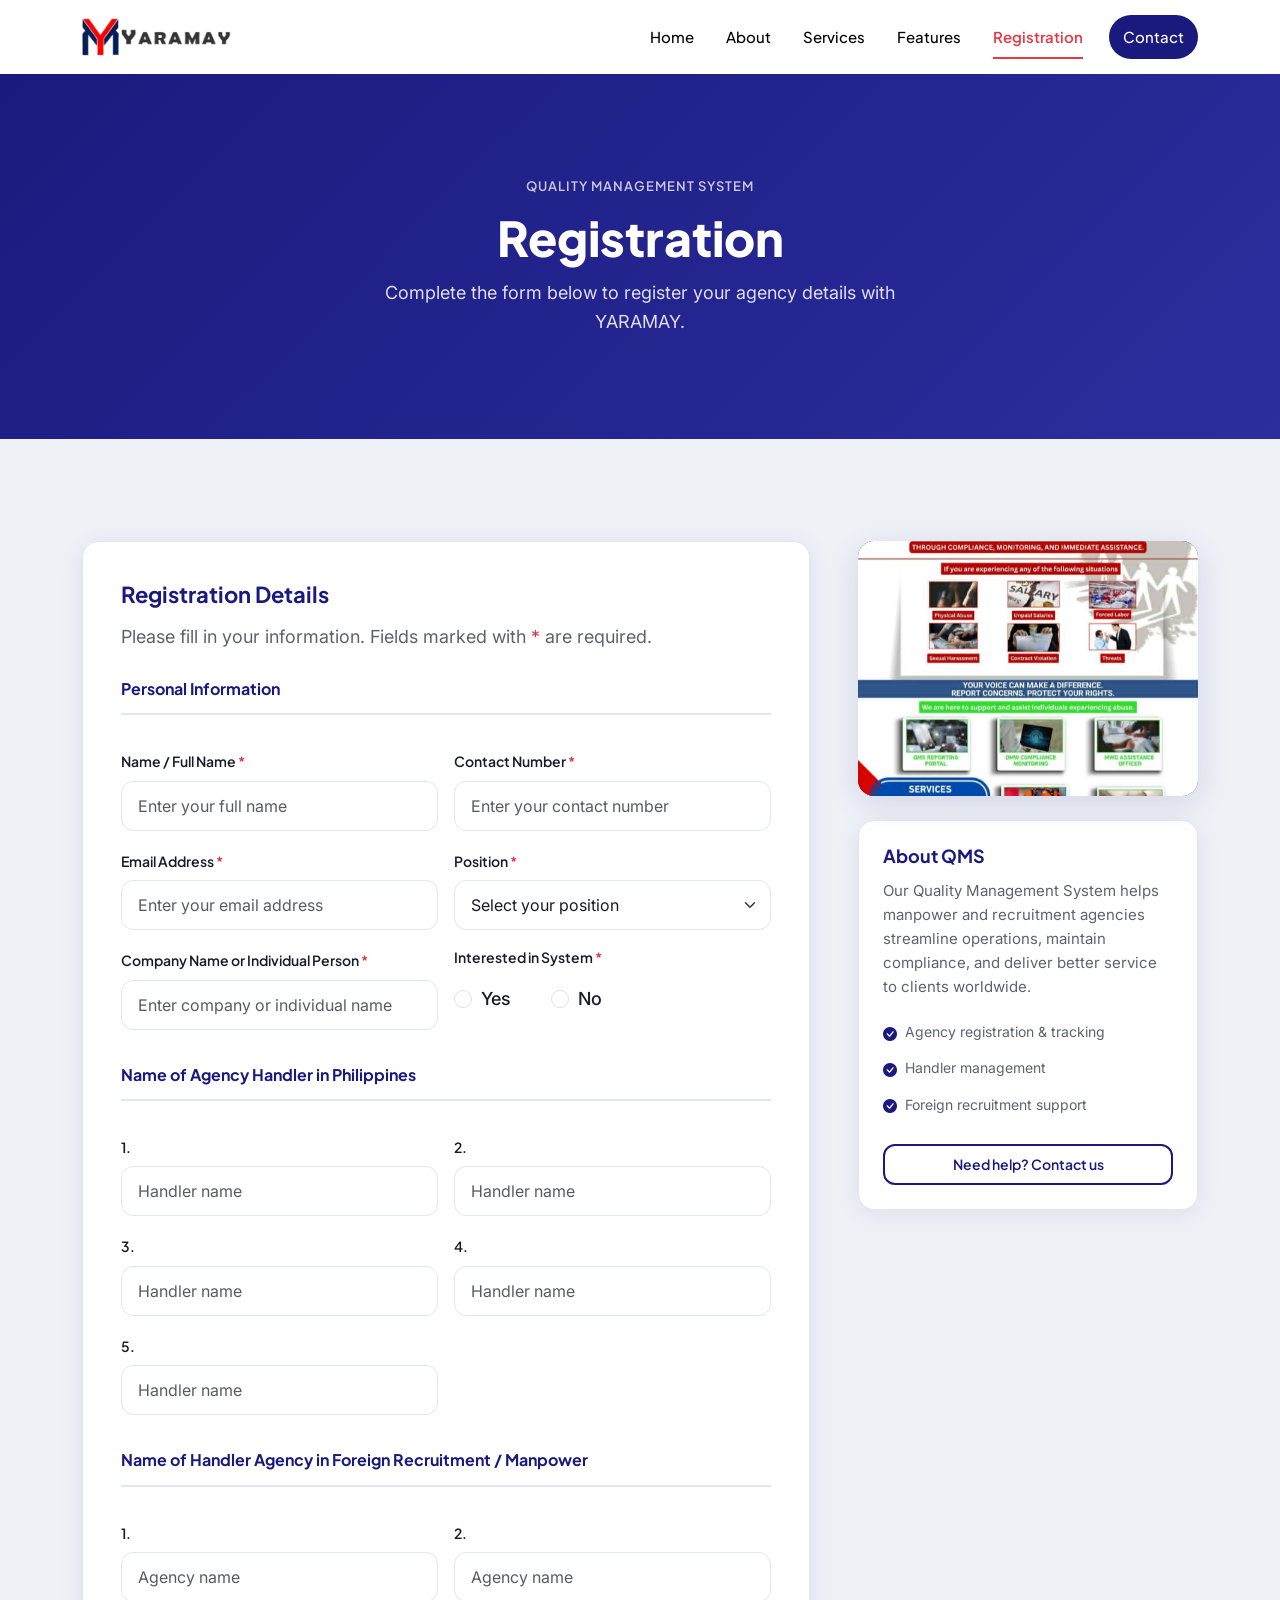
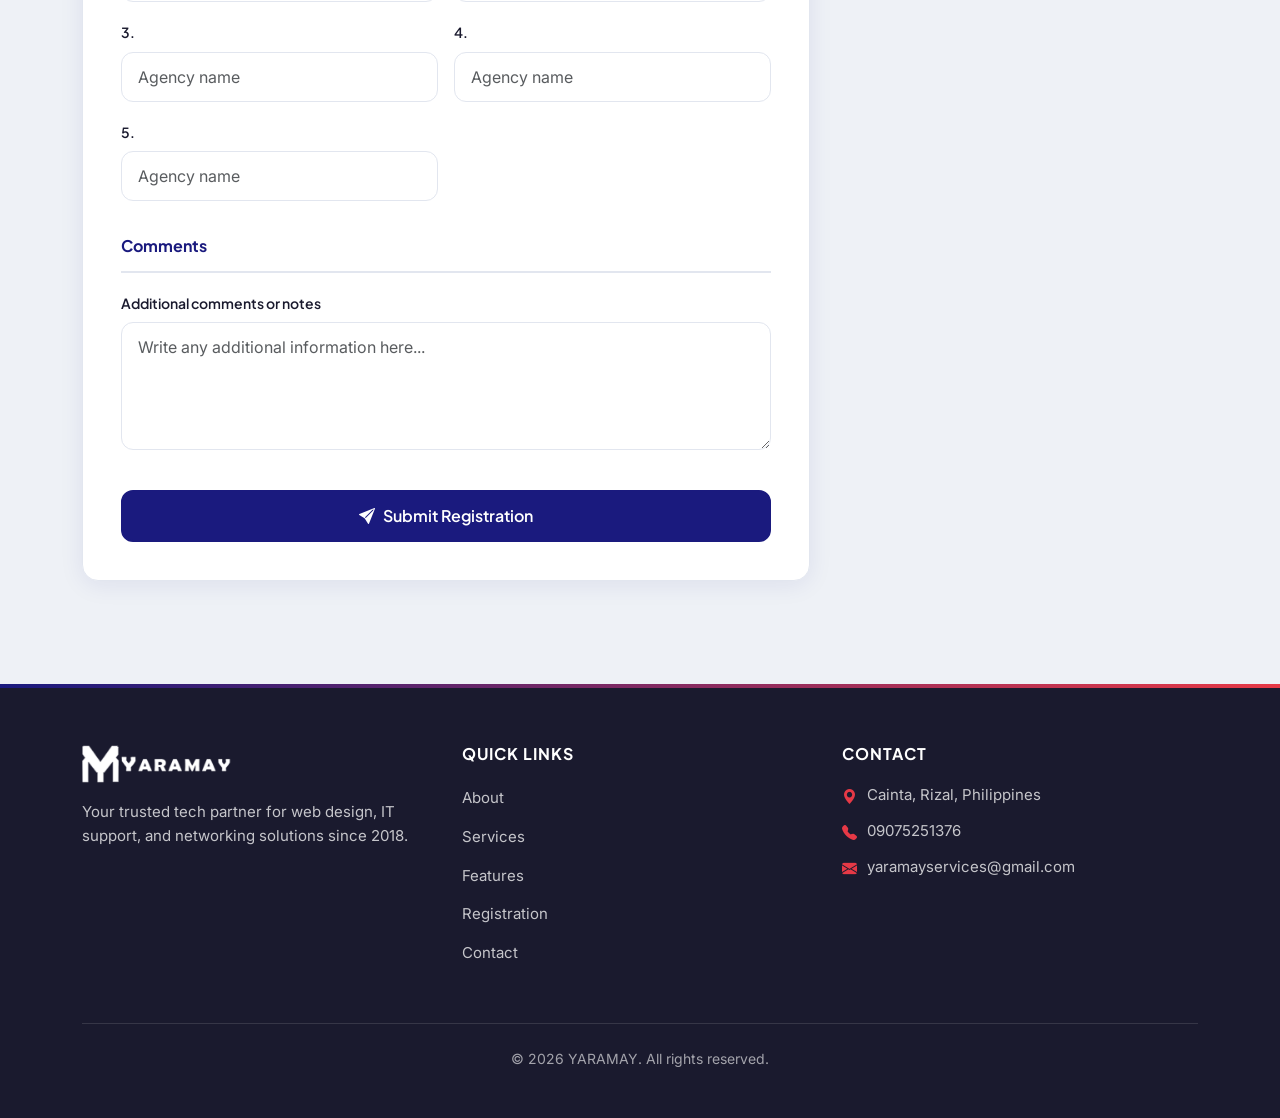
==== registration.html @ 74c02e35 "Yaramay website upgrade" ====
<!DOCTYPE html>
<html lang="en">
<head>
  <meta charset="UTF-8" />
  <meta name="viewport" content="width=device-width, initial-scale=1.0" />
  <title>Registration — YARAMAY</title>
  <link rel="preconnect" href="https://fonts.googleapis.com">
  <link rel="preconnect" href="https://fonts.gstatic.com" crossorigin>
  <link href="https://fonts.googleapis.com/css2?family=Inter:wght@400;500&family=Plus+Jakarta+Sans:wght@600;700;800&display=swap" rel="stylesheet">
  <link href="https://cdn.jsdelivr.net/npm/bootstrap@5.3.0/dist/css/bootstrap.min.css" rel="stylesheet">
  <link href="https://unpkg.com/aos@2.3.4/dist/aos.css" rel="stylesheet">
  <link rel="stylesheet" href="https://cdn.jsdelivr.net/npm/bootstrap-icons@1.10.5/font/bootstrap-icons.css">
  <link rel="stylesheet" href="css/site.css">
</head>
<body>

  <!-- Navbar -->
  <nav class="navbar navbar-expand-lg site-navbar sticky-top navbar-scrolled" id="siteNavbar">
    <div class="container">
      <a class="navbar-brand" href="index.html">
        <img src="image/logo.png" alt="YARAMAY Logo" width="150" height="40" class="logo">
      </a>
      <button class="navbar-toggler" type="button" data-bs-toggle="collapse" data-bs-target="#navbarNav"
        aria-controls="navbarNav" aria-expanded="false" aria-label="Toggle navigation">
        <span class="navbar-toggler-icon"></span>
      </button>
      <div class="collapse navbar-collapse justify-content-end" id="navbarNav">
        <ul class="navbar-nav">
          <li class="nav-item">
            <a class="nav-link" href="index.html#home">Home</a>
          </li>
          <li class="nav-item">
            <a class="nav-link" href="index.html#about">About</a>
          </li>
          <li class="nav-item">
            <a class="nav-link" href="index.html#services">Services</a>
          </li>
          <li class="nav-item">
            <a class="nav-link" href="index.html#features">Features</a>
          </li>
          <li class="nav-item">
            <a class="nav-link active" href="registration.html">Registration</a>
          </li>
          <li class="nav-item">
            <a class="nav-link nav-cta" href="index.html#contact">Contact</a>
          </li>
        </ul>
      </div>
    </div>
  </nav>

  <!-- Page Hero -->
  <section class="registration-hero">
    <div class="container">
      <div class="registration-hero__inner" data-aos="fade-up">
        <span class="section-eyebrow">Quality Management System</span>
        <h1 class="registration-hero__title">Registration</h1>
        <p class="registration-hero__subtitle">Complete the form below to register your agency details with YARAMAY.</p>
      </div>
    </div>
  </section>

  <!-- Registration Form -->
  <section id="registration" class="registration-section">
    <div class="container">
      <div class="row g-4 g-lg-5 align-items-start">
        <div class="col-lg-8 order-2 order-lg-1" data-aos="fade-right">
          <div class="contact-form-card registration-form-card">
            <div id="registration-alert" class="alert d-none mb-3" role="alert"></div>
            <form id="registration-form" action="registration.php" method="POST" novalidate>
              <h3 class="contact-form__heading">Registration Details</h3>
              <p class="contact-form__intro">Please fill in your information. Fields marked with <span class="text-danger">*</span> are required.</p>

              <fieldset class="registration-form__fieldset">
                <legend class="registration-form__legend">Personal Information</legend>
                <div class="row g-3">
                  <div class="col-md-6">
                    <label for="full_name" class="form-label">Name / Full Name <span class="text-danger">*</span></label>
                    <input type="text" id="full_name" name="full_name" class="form-control contact-form__input" placeholder="Enter your full name" required autocomplete="name">
                  </div>
                  <div class="col-md-6">
                    <label for="contact_number" class="form-label">Contact Number <span class="text-danger">*</span></label>
                    <input type="tel" id="contact_number" name="contact_number" class="form-control contact-form__input" placeholder="Enter your contact number" required autocomplete="tel">
                  </div>
                  <div class="col-md-6">
                    <label for="email" class="form-label">Email Address <span class="text-danger">*</span></label>
                    <input type="email" id="email" name="email" class="form-control contact-form__input" placeholder="Enter your email address" required autocomplete="email">
                  </div>
                  <div class="col-md-6">
                    <label for="position" class="form-label">Position <span class="text-danger">*</span></label>
                    <select id="position" name="position" class="form-select contact-form__input" required>
                      <option value="" disabled selected>Select your position</option>
                      <option value="Welfare Officer">Welfare Officer</option>
                      <option value="Liaison Officer">Liaison Officer</option>
                      <option value="Owner Agency">Owner Agency</option>
                      <option value="Guest">Guest</option>
                      <option value="other">Other</option>
                    </select>
                  </div>
                  <div class="col-12" id="position-other-wrap" hidden>
                    <label for="position_other" class="form-label">Please specify position</label>
                    <input type="text" id="position_other" name="position_other" class="form-control contact-form__input" placeholder="Specify your position">
                  </div>
                  <div class="col-md-6">
                    <label for="company_name" class="form-label">Company Name or Individual Person <span class="text-danger">*</span></label>
                    <input type="text" id="company_name" name="company_name" class="form-control contact-form__input" placeholder="Enter company or individual name" required autocomplete="organization">
                  </div>
                  <div class="col-md-6">
                    <span class="form-label d-block">Interested in System <span class="text-danger">*</span></span>
                    <div class="registration-form__radio-group">
                      <div class="form-check form-check-inline">
                        <input class="form-check-input" type="radio" name="interested_in_system" id="interested_yes" value="Yes" required>
                        <label class="form-check-label" for="interested_yes">Yes</label>
                      </div>
                      <div class="form-check form-check-inline">
                        <input class="form-check-input" type="radio" name="interested_in_system" id="interested_no" value="No">
                        <label class="form-check-label" for="interested_no">No</label>
                      </div>
                    </div>
                  </div>
                </div>
              </fieldset>

              <fieldset class="registration-form__fieldset">
                <legend class="registration-form__legend">Name of Agency Handler in Philippines</legend>
                <div class="row g-3">
                  <div class="col-md-6">
                    <label for="ph_handler_1" class="form-label">1.</label>
                    <input type="text" id="ph_handler_1" name="ph_handler_1" class="form-control contact-form__input" placeholder="Handler name">
                  </div>
                  <div class="col-md-6">
                    <label for="ph_handler_2" class="form-label">2.</label>
                    <input type="text" id="ph_handler_2" name="ph_handler_2" class="form-control contact-form__input" placeholder="Handler name">
                  </div>
                  <div class="col-md-6">
                    <label for="ph_handler_3" class="form-label">3.</label>
                    <input type="text" id="ph_handler_3" name="ph_handler_3" class="form-control contact-form__input" placeholder="Handler name">
                  </div>
                  <div class="col-md-6">
                    <label for="ph_handler_4" class="form-label">4.</label>
                    <input type="text" id="ph_handler_4" name="ph_handler_4" class="form-control contact-form__input" placeholder="Handler name">
                  </div>
                  <div class="col-md-6">
                    <label for="ph_handler_5" class="form-label">5.</label>
                    <input type="text" id="ph_handler_5" name="ph_handler_5" class="form-control contact-form__input" placeholder="Handler name">
                  </div>
                </div>
              </fieldset>

              <fieldset class="registration-form__fieldset">
                <legend class="registration-form__legend">Name of Handler Agency in Foreign Recruitment / Manpower</legend>
                <div class="row g-3">
                  <div class="col-md-6">
                    <label for="foreign_handler_1" class="form-label">1.</label>
                    <input type="text" id="foreign_handler_1" name="foreign_handler_1" class="form-control contact-form__input" placeholder="Agency name">
                  </div>
                  <div class="col-md-6">
                    <label for="foreign_handler_2" class="form-label">2.</label>
                    <input type="text" id="foreign_handler_2" name="foreign_handler_2" class="form-control contact-form__input" placeholder="Agency name">
                  </div>
                  <div class="col-md-6">
                    <label for="foreign_handler_3" class="form-label">3.</label>
                    <input type="text" id="foreign_handler_3" name="foreign_handler_3" class="form-control contact-form__input" placeholder="Agency name">
                  </div>
                  <div class="col-md-6">
                    <label for="foreign_handler_4" class="form-label">4.</label>
                    <input type="text" id="foreign_handler_4" name="foreign_handler_4" class="form-control contact-form__input" placeholder="Agency name">
                  </div>
                  <div class="col-md-6">
                    <label for="foreign_handler_5" class="form-label">5.</label>
                    <input type="text" id="foreign_handler_5" name="foreign_handler_5" class="form-control contact-form__input" placeholder="Agency name">
                  </div>
                </div>
              </fieldset>

              <fieldset class="registration-form__fieldset registration-form__fieldset--last">
                <legend class="registration-form__legend">Comments</legend>
                <div class="mb-3">
                  <label for="comments" class="form-label">Additional comments or notes</label>
                  <textarea id="comments" name="comments" rows="4" class="form-control contact-form__input" placeholder="Write any additional information here..."></textarea>
                </div>
              </fieldset>

              <button type="submit" class="btn contact-form__submit">
                <i class="bi bi-send-fill me-2" aria-hidden="true"></i>Submit Registration
              </button>
            </form>
          </div>
        </div>

        <div class="col-lg-4 order-1 order-lg-2" data-aos="fade-left">
          <aside class="registration-sidebar">
            <div class="registration-sidebar__media">
              <img src="qms/yaramay-qms.jpeg" alt="YARAMAY Quality Management System" class="registration-sidebar__image" loading="lazy">
              <video class="registration-sidebar__video" autoplay muted loop playsinline poster="qms/yaramay-qms.jpeg">
                <source src="qms/yaramay-qms.mp4" type="video/mp4">
              </video>
            </div>
            <div class="registration-sidebar__info">
              <h3 class="registration-sidebar__heading">About QMS</h3>
              <p class="registration-sidebar__text">Our Quality Management System helps manpower and recruitment agencies streamline operations, maintain compliance, and deliver better service to clients worldwide.</p>
              <ul class="registration-sidebar__list">
                <li><i class="bi bi-check-circle-fill" aria-hidden="true"></i> Agency registration &amp; tracking</li>
                <li><i class="bi bi-check-circle-fill" aria-hidden="true"></i> Handler management</li>
                <li><i class="bi bi-check-circle-fill" aria-hidden="true"></i> Foreign recruitment support</li>
              </ul>
              <a href="index.html#contact" class="btn registration-sidebar__link">Need help? Contact us</a>
            </div>
          </aside>
        </div>
      </div>
    </div>
  </section>

  <!-- Footer -->
  <footer id="footer" class="site-footer">
    <div class="site-footer__accent" aria-hidden="true"></div>
    <div class="container">
      <div class="row g-4 site-footer__grid">
        <div class="col-md-4">
          <a href="index.html" class="site-footer__logo">
            <img src="image/logo.png" alt="YARAMAY Logo" width="150" height="40" loading="lazy">
          </a>
          <p class="site-footer__tagline">Your trusted tech partner for web design, IT support, and networking solutions since 2018.</p>
        </div>
        <div class="col-md-4">
          <h3 class="site-footer__heading">Quick Links</h3>
          <ul class="site-footer__links">
            <li><a href="index.html#about">About</a></li>
            <li><a href="index.html#services">Services</a></li>
            <li><a href="index.html#features">Features</a></li>
            <li><a href="registration.html">Registration</a></li>
            <li><a href="index.html#contact">Contact</a></li>
          </ul>
        </div>
        <div class="col-md-4">
          <h3 class="site-footer__heading">Contact</h3>
          <ul class="site-footer__contact">
            <li>
              <i class="bi bi-geo-alt-fill" aria-hidden="true"></i>
              <span>Cainta, Rizal, Philippines</span>
            </li>
            <li>
              <i class="bi bi-telephone-fill" aria-hidden="true"></i>
              <a href="tel:+639075251376">09075251376</a>
            </li>
            <li>
              <i class="bi bi-envelope-fill" aria-hidden="true"></i>
              <a href="mailto:yaramayservices@gmail.com">yaramayservices@gmail.com</a>
            </li>
          </ul>
        </div>
      </div>
      <div class="site-footer__bottom">
        <p>&copy; 2026 YARAMAY. All rights reserved.</p>
      </div>
    </div>
  </footer>

  <script src="https://cdn.jsdelivr.net/npm/bootstrap@5.3.0/dist/js/bootstrap.bundle.min.js"></script>
  <script src="https://unpkg.com/aos@2.3.4/dist/aos.js"></script>
  <script src="js/site.js"></script>
</body>
</html>
---- css/site.css ----
/* ==========================================================================
   Design tokens (Day 1)
   ========================================================================== */
:root {
  --brand-primary: #1a1a7e;
  --brand-accent: #e63946;
  --brand-accent-hover: #c1121f;
  --surface-default: #ffffff;
  --surface-muted: #eef1f6;
  --surface-elevated: #f8f9fc;
  --text-primary: #1a1a2e;
  --text-secondary: #5c6370;
  --text-inverse: #ffffff;
  --border-subtle: #e2e6ef;
  --shadow-soft: 0 4px 24px rgba(26, 26, 126, 0.08);
  --shadow-medium: 0 8px 32px rgba(26, 26, 126, 0.12);
  --radius-sm: 8px;
  --radius-md: 12px;
  --radius-lg: 16px;
  --radius-xl: 20px;
  --section-py: clamp(4rem, 8vw, 7rem);
  --transition-base: 0.35s cubic-bezier(0.22, 1, 0.36, 1);
  --font-heading: 'Plus Jakarta Sans', 'Segoe UI', sans-serif;
  --font-body: 'Inter', 'Segoe UI', system-ui, sans-serif;
  --nav-height: 72px;
}

/* ==========================================================================
   Global foundation (Day 1)
   ========================================================================== */
*,
*::before,
*::after {
  box-sizing: border-box;
}

html {
  scroll-behavior: smooth;
}

body {
  font-family: var(--font-body);
  font-size: clamp(1rem, 0.95rem + 0.25vw, 1.125rem);
  line-height: 1.6;
  color: var(--text-primary);
  background-color: var(--surface-default);
  margin: 0;
}

h1,
h2,
h3,
h4,
h5,
h6 {
  font-family: var(--font-heading);
  color: var(--text-primary);
  line-height: 1.2;
  margin-block: 0 0.5em;
}

h1 {
  font-size: clamp(2.25rem, 1.8rem + 2.5vw, 3.75rem);
  font-weight: 700;
}

h2 {
  font-size: clamp(1.875rem, 1.5rem + 2vw, 2.75rem);
  font-weight: 700;
}

h3 {
  font-size: clamp(1.375rem, 1.2rem + 1vw, 1.75rem);
  font-weight: 600;
}

h4 {
  font-size: clamp(1.125rem, 1rem + 0.5vw, 1.375rem);
  font-weight: 600;
}

p {
  color: var(--text-secondary);
}

a {
  color: var(--brand-primary);
  transition: color var(--transition-base);
}

a:hover {
  color: var(--brand-accent);
}

:focus-visible {
  outline: 2px solid var(--brand-primary);
  outline-offset: 2px;
}

:focus:not(:focus-visible) {
  outline: none;
}

section:not(.home) {
  padding-block: var(--section-py);
}

/* ==========================================================================
   Reduced motion (Day 1)
   ========================================================================== */
@media (prefers-reduced-motion: reduce) {
  *,
  *::before,
  *::after {
    animation-duration: 0.01ms !important;
    animation-iteration-count: 1 !important;
    transition-duration: 0.01ms !important;
    scroll-behavior: auto !important;
  }

  .logo-scroll {
    animation: none;
  }

  .navbar-collapse.show .nav-item {
    animation: none !important;
    opacity: 1 !important;
    transform: none !important;
  }
}

/* ==========================================================================
   Navigation (Day 2)
   ========================================================================== */
.site-navbar {
  background: transparent;
  padding-block: 0.75rem;
  transition:
    background-color var(--transition-base),
    box-shadow var(--transition-base),
    backdrop-filter var(--transition-base);
  z-index: 1030;
}

.site-navbar.navbar-scrolled {
  background: rgba(255, 255, 255, 0.88);
  backdrop-filter: blur(12px);
  -webkit-backdrop-filter: blur(12px);
  box-shadow: var(--shadow-soft);
}

.site-navbar .navbar-brand .logo {
  margin-inline-start: 0;
  transition: filter var(--transition-base);
}

.site-navbar .navbar-toggler {
  border-color: rgba(255, 255, 255, 0.5);
  padding: 0.5rem 0.75rem;
  min-inline-size: 2.75rem;
  min-block-size: 2.75rem;
}

.site-navbar.navbar-scrolled .navbar-toggler {
  border-color: var(--border-subtle);
}

.site-navbar .navbar-toggler-icon {
  filter: invert(1);
}

.site-navbar.navbar-scrolled .navbar-toggler-icon {
  filter: none;
}

.site-navbar .navbar-nav {
  align-items: center;
  gap: 0.25rem;
}

.site-navbar .nav-link {
  position: relative;
  display: inline-flex;
  align-items: center;
  min-block-size: 2.75rem;
  color: black;
  font-family: var(--font-heading);
  font-weight: 500;
  font-size: 0.9375rem;
  padding: 0.5rem 0.875rem !important;
  transition: color var(--transition-base);
}

.site-navbar.navbar-scrolled .nav-link {
  color: var(--text-primary);
}

.site-navbar .nav-link:hover,
.site-navbar .nav-link:focus {
  color: var(--brand-accent);
}

.site-navbar .nav-link::after {
  content: '';
  position: absolute;
  inset-block-end: 0;
  inset-inline-start: 50%;
  inline-size: 0;
  block-size: 2px;
  background-color: var(--brand-accent);
  transition:
    inline-size var(--transition-base),
    inset-inline-start var(--transition-base);
}

.site-navbar .nav-link:hover::after,
.site-navbar .nav-link.active::after {
  inline-size: calc(100% - 1.75rem);
  inset-inline-start: 0.875rem;
}

.site-navbar .nav-link.active {
  color: var(--brand-accent);
  font-weight: 600;
}

.site-navbar.navbar-scrolled .nav-link.active {
  color: var(--brand-primary);
}

.nav-cta {
  display: inline-flex;
  align-items: center;
  justify-content: center;
  min-block-size: 2.75rem;
  margin-inline-start: 0.5rem;
  padding: 0.5rem 1.25rem;
  border-radius: 999px;
  background-color: var(--brand-primary);
  color: var(--text-inverse) !important;
  font-family: var(--font-heading);
  font-weight: 600;
  font-size: 0.875rem;
  text-decoration: none;
  transition:
    background-color var(--transition-base),
    transform var(--transition-base),
    box-shadow var(--transition-base);
}

.nav-cta:hover,
.nav-cta:focus {
  background-color: var(--brand-accent-hover);
  color: var(--text-inverse) !important;
  transform: translateY(-1px);
  box-shadow: var(--shadow-soft);
}

.nav-cta::after {
  display: none;
}

@media (max-width: 991.98px) {
  .site-navbar .navbar-collapse {
    margin-block-start: 0.75rem;
    padding: 1rem;
    border-radius: var(--radius-md);
    background: rgba(255, 255, 255, 0.96);
    backdrop-filter: blur(12px);
    -webkit-backdrop-filter: blur(12px);
    box-shadow: var(--shadow-medium);
  }

  .site-navbar .nav-link {
    color: var(--text-primary);
  }

  .site-navbar .navbar-nav {
    gap: 0;
  }

  .navbar-collapse.show .nav-item {
    opacity: 0;
    animation: navItemFadeIn 0.35s ease forwards;
  }

  .navbar-collapse.show .nav-item:nth-child(1) { animation-delay: 0.05s; }
  .navbar-collapse.show .nav-item:nth-child(2) { animation-delay: 0.1s; }
  .navbar-collapse.show .nav-item:nth-child(3) { animation-delay: 0.15s; }
  .navbar-collapse.show .nav-item:nth-child(4) { animation-delay: 0.2s; }
  .navbar-collapse.show .nav-item:nth-child(5) { animation-delay: 0.25s; }
  .navbar-collapse.show .nav-item:nth-child(6) { animation-delay: 0.3s; }
  .navbar-collapse.show .nav-item:nth-child(7) { animation-delay: 0.35s; }
  .navbar-collapse.show .nav-item:nth-child(8) { animation-delay: 0.4s; }
  .navbar-collapse.show .nav-item:nth-child(9) { animation-delay: 0.45s; }

  .nav-cta {
    margin-inline-start: 0;
    margin-block-start: 0.5rem;
    inline-size: 100%;
  }
}

@keyframes navItemFadeIn {
  from {
    opacity: 0;
    transform: translateY(-8px);
  }
  to {
    opacity: 1;
    transform: translateY(0);
  }
}

/* ==========================================================================
   Shared section header (Day 4)
   ========================================================================== */
.section-header {
  text-align: center;
  margin-block-end: clamp(2rem, 4vw, 3rem);
}

.section-header--left {
  text-align: start;
}

.section-eyebrow {
  display: block;
  font-family: var(--font-heading);
  font-size: 0.8125rem;
  font-weight: 600;
  letter-spacing: 0.08em;
  text-transform: uppercase;
  color: var(--text-secondary);
  margin-block-end: 0.75rem;
}

.section-title {
  font-size: clamp(2rem, 1.5rem + 2.5vw, 3.25rem);
  font-weight: 700;
  color: var(--brand-primary);
  margin-block-end: 1rem;
}

.section-subtitle {
  font-size: clamp(1rem, 0.95rem + 0.25vw, 1.125rem);
  color: var(--text-secondary);
  max-inline-size: 42rem;
  margin-inline: auto;
}

.section-header--left .section-subtitle {
  margin-inline: 0;
}

/* ==========================================================================
   Hero (Day 3)
   ========================================================================== */
.logo {
  margin-inline-start: 5rem;
}

.home {
  position: relative;
  display: flex;
  align-items: center;
  justify-content: center;
  background-image: url('../image/image.png');
  background-repeat: no-repeat;
  background-position: center;
  background-size: cover;
  inline-size: 100%;
  min-block-size: max(700px, 100svh);
  color: var(--text-inverse);
  padding-block: calc(var(--nav-height) + 3rem) 4rem;
  padding-inline: 1.5rem;
  text-align: center;
  overflow: hidden;
}

.home::before {
  content: '';
  position: absolute;
  inset: 0;
  background: linear-gradient(
    135deg,
    rgba(26, 26, 46, 0.82) 0%,
    rgba(26, 26, 126, 0.55) 50%,
    rgba(26, 26, 46, 0.75) 100%
  );
  z-index: 0;
}

.hero-inner {
  position: relative;
  z-index: 1;
  max-inline-size: 52rem;
  margin-inline: auto;
}

.hero-inner .display-3 {
  font-size: clamp(2.5rem, 2rem + 3vw, 4.5rem);
  color: var(--brand-accent);
  font-weight: 800;
  font-family: var(--font-heading);
  margin-block-end: 0.5rem;
}

.hero-inner .display-4 {
  font-size: clamp(1.5rem, 1.2rem + 1.5vw, 2.25rem);
  color: var(--text-inverse);
  font-weight: 600;
  font-family: var(--font-heading);
  margin-block-end: 1.25rem;
  line-height: 1.35;
}

.hero-rotate-word {
  color: var(--brand-accent);
  display: inline-block;
  min-inline-size: 9ch;
  transition: opacity 0.3s ease;
}

.hero-rotate-word.is-fading {
  opacity: 0;
}

.hero-inner .lead {
  color: rgba(255, 255, 255, 0.88);
  font-size: clamp(1rem, 0.95rem + 0.25vw, 1.2rem);
  max-inline-size: 36rem;
  margin-inline: auto;
  margin-block-end: 2rem;
}

.hero-cta-group {
  display: flex;
  flex-wrap: wrap;
  gap: 1rem;
  justify-content: center;
  align-items: center;
}

.btn-hero {
  display: inline-flex;
  align-items: center;
  justify-content: center;
  min-block-size: 2.75rem;
  padding: 0.875rem 2rem;
  border-radius: var(--radius-md);
  font-family: var(--font-heading);
  font-weight: 600;
  font-size: 1rem;
  text-decoration: none;
  transition:
    background-color var(--transition-base),
    color var(--transition-base),
    border-color var(--transition-base),
    transform var(--transition-base),
    box-shadow var(--transition-base);
}

.btn-hero-primary {
  background-color: var(--brand-primary);
  color: var(--text-inverse);
  border: 2px solid var(--brand-primary);
}

.btn-hero-primary:hover,
.btn-hero-primary:focus {
  background-color: var(--brand-accent-hover);
  border-color: var(--brand-accent-hover);
  color: var(--text-inverse);
  transform: translateY(-2px);
  box-shadow: var(--shadow-medium);
}

.btn-hero-secondary {
  background-color: transparent;
  color: var(--text-inverse);
  border: 2px solid rgba(255, 255, 255, 0.65);
}

.btn-hero-secondary:hover,
.btn-hero-secondary:focus {
  background-color: rgba(255, 255, 255, 0.12);
  border-color: var(--text-inverse);
  color: var(--text-inverse);
  transform: translateY(-2px);
}

.hero-animate {
  opacity: 0;
  transform: translateY(24px);
  animation: heroFadeUp 0.7s cubic-bezier(0.22, 1, 0.36, 1) forwards;
}

.hero-inner .display-3.hero-animate { animation-delay: 0.1s; }
.hero-inner .display-4.hero-animate { animation-delay: 0.25s; }
.hero-inner .lead.hero-animate { animation-delay: 0.4s; }
.hero-inner .hero-cta-group.hero-animate { animation-delay: 0.55s; }

@keyframes heroFadeUp {
  to {
    opacity: 1;
    transform: translateY(0);
  }
}

@media (max-width: 768px) {
  .home {
    background-position: 65% center;
    min-block-size: 600px;
    padding-block: calc(var(--nav-height) + 2rem) 3rem;
  }

  .hero-cta-group {
    flex-direction: column;
    inline-size: 100%;
  }

  .btn-hero {
    inline-size: 100%;
    max-inline-size: 280px;
  }
}

@media (prefers-reduced-motion: reduce) {
  .hero-animate {
    opacity: 1;
    transform: none;
    animation: none;
  }
}

.section-divider {
  border: none;
  border-block-start: 2px solid var(--border-subtle);
  padding-inline: 10%;
  margin-inline: 9%;
  margin-block-start: 30px;
}

.display-3 {
  color: var(--brand-accent);
  font-weight: 800;
  font-family: var(--font-heading);
}

.display-4 {
  color: var(--text-inverse);
  font-weight: 600;
  font-family: var(--font-heading);
}

.button {
  color: var(--text-inverse);
  border-radius: var(--radius-sm);
  margin: 7px;
  padding-inline-start: 6px;
  padding-inline-end: 6px;
}

/* ==========================================================================
   About (Day 4)
   ========================================================================== */
.about {
  background-color: var(--surface-muted);
}

.about-main {
  margin-block-end: clamp(2rem, 4vw, 3.5rem);
}

.about-brand-lines {
  display: flex;
  flex-direction: column;
  gap: 0.25rem;
  margin-block-end: 1.25rem;
}

.about-brand-accent {
  font-family: var(--font-heading);
  font-size: clamp(1.25rem, 1rem + 1vw, 1.75rem);
  font-weight: 600;
  color: var(--brand-accent);
}

.about-brand-primary {
  font-family: var(--font-heading);
  font-size: clamp(1.125rem, 0.95rem + 0.75vw, 1.5rem);
  font-weight: 500;
  color: var(--brand-primary);
}

.about-lead {
  text-align: justify;
  color: var(--text-secondary);
  line-height: 1.7;
  margin-block-end: 0;
}

.about-stats {
  block-size: 100%;
  align-items: stretch;
}

.stat-card {
  display: flex;
  flex-direction: column;
  align-items: center;
  justify-content: center;
  text-align: center;
  background: var(--surface-default);
  border-radius: var(--radius-lg);
  padding: 1.75rem 1rem;
  box-shadow: var(--shadow-soft);
  block-size: 100%;
  transition:
    transform var(--transition-base),
    box-shadow var(--transition-base);
}

.stat-card:hover {
  transform: translateY(-4px);
  box-shadow: var(--shadow-medium);
}

.stat-card__value {
  font-family: var(--font-heading);
  font-size: clamp(1.75rem, 1.5rem + 1vw, 2.25rem);
  font-weight: 800;
  color: var(--brand-primary);
  line-height: 1.1;
}

.stat-card__label {
  font-family: var(--font-heading);
  font-size: 0.8125rem;
  font-weight: 600;
  letter-spacing: 0.04em;
  text-transform: uppercase;
  color: var(--text-secondary);
  margin-block-start: 0.5rem;
}

.about-cards {
  margin-block-end: clamp(2rem, 4vw, 3rem);
}

.about-card {
  background: var(--surface-default);
  border-radius: var(--radius-lg);
  padding: 1.75rem;
  box-shadow: var(--shadow-soft);
  block-size: 100%;
  transition:
    transform var(--transition-base),
    box-shadow var(--transition-base);
}

.about-card:hover {
  transform: translateY(-4px);
  box-shadow: var(--shadow-medium);
}

.about-card__icon {
  display: block;
  font-size: 1.75rem;
  color: var(--brand-accent);
  margin-block-end: 1rem;
}

.about-card p {
  text-align: start;
  margin-block-end: 0;
  font-size: 0.9375rem;
  line-height: 1.65;
}

.brand-logo-slider-area {
  padding-block-end: 0.5rem;
}

.logo-container {
  background-color: var(--surface-default);
  border: 1px solid var(--border-subtle);
  border-radius: var(--radius-xl);
  margin-block-start: 0;
  margin-inline: clamp(1rem, 5vw, 7%);
  padding: 1.25rem 0;
  box-shadow: var(--shadow-soft);
}

.logo-scroll-container {
  overflow: hidden;
  white-space: nowrap;
  inline-size: 100%;
}

.logo-scroll-container:hover .logo-scroll,
.logo-scroll-container:focus-within .logo-scroll {
  animation-play-state: paused;
}

.logo-scroll {
  display: inline-flex;
  align-items: center;
  gap: 2rem;
  animation: scroll 25s linear infinite;
}

.logo-marquee-img {
  display: inline-block;
  max-inline-size: 130px;
  block-size: auto;
  vertical-align: middle;
  opacity: 0.75;
  filter: grayscale(30%);
  transition:
    opacity var(--transition-base),
    filter var(--transition-base),
    transform var(--transition-base);
}

.logo-marquee-img:hover {
  opacity: 1;
  filter: grayscale(0%);
  transform: scale(1.05);
}

@keyframes scroll {
  0% { transform: translateX(0); }
  100% { transform: translateX(-50%); }
}

@media (max-width: 991.98px) {
  .about-stats {
    margin-block-start: 0.5rem;
  }
}

@media (max-width: 575.98px) {
  .about-stats .col-sm-4 {
    flex: 0 0 100%;
    max-inline-size: 100%;
  }
}

/* ==========================================================================
   Services (Day 5)
   ========================================================================== */
.services-section {
  background-color: var(--surface-default);
}

.services-grid {
  display: grid;
  grid-template-columns: repeat(auto-fit, minmax(280px, 1fr));
  gap: clamp(1.5rem, 3vw, 2rem);
  justify-items: center;
}

.service-card {
  inline-size: 100%;
  max-inline-size: 400px;
  border-radius: var(--radius-lg);
  overflow: hidden;
  box-shadow: var(--shadow-soft);
  transition:
    transform var(--transition-base),
    box-shadow var(--transition-base);
  display: flex;
  flex-direction: column;
}

.service-card:hover {
  transform: translateY(-6px);
  box-shadow: var(--shadow-medium);
}

.service-card--design {
  background-color: #5ecbff;
}

.service-card--management {
  background-color: #dda372;
}

.service-card--security {
  background-color: #e0cbb5;
}

.service-card__media {
  overflow: hidden;
}

.service-card__media img {
  inline-size: 100%;
  block-size: 260px;
  object-fit: cover;
  display: block;
  transition: transform var(--transition-base);
}

.service-card:hover .service-card__media img {
  transform: scale(1.05);
}

.service-content {
  padding: 1.25rem 1.5rem 1.5rem;
  text-align: center;
  flex: 1;
  display: flex;
  flex-direction: column;
}

.service-content h3 {
  margin-block-end: 0.625rem;
  font-size: 1.5rem;
  color: var(--text-primary);
}

.service-content p {
  font-size: 0.95rem;
  color: var(--text-primary);
  opacity: 0.85;
  margin-block-end: 1.25rem;
  flex: 1;
}

.service-link {
  font-family: var(--font-heading);
  font-size: 0.8125rem;
  font-weight: 700;
  letter-spacing: 0.04em;
  text-decoration: none;
  color: var(--text-primary);
  display: inline-flex;
  align-items: center;
  gap: 0.35rem;
  transition: color var(--transition-base);
}

.service-link:hover {
  color: var(--brand-primary);
}

.service-link__arrow {
  display: inline-block;
  transition: transform var(--transition-base);
}

.service-link:hover .service-link__arrow {
  transform: translateX(6px);
}

@media (max-width: 575.98px) {
  .service-card__media img {
    block-size: 220px;
  }
}

.large-image-box {
  border-radius: var(--radius-xl);
  margin: 10px;
  margin-inline-start: 0;
  inline-size: 400px;
  box-shadow: var(--shadow-medium);
  block-size: 550px;
  padding-inline: auto;
}

.heading {
  font-size: 24px;
}

.content {
  padding-block-start: 20px;
}

.button-text {
  font-weight: 600;
  font-size: 16px;
}

/* ==========================================================================
   Features (Day 6)
   ========================================================================== */
.features-wrapper {
  background-color: var(--surface-muted);
}

.features-grid {
  display: grid;
  grid-template-columns: repeat(auto-fit, minmax(260px, 1fr));
  gap: clamp(1.5rem, 3vw, 2.5rem);
}

.feature-card {
  background: var(--surface-default);
  border: 1px solid var(--border-subtle);
  border-radius: var(--radius-lg);
  box-shadow: var(--shadow-soft);
  padding: 1.5rem;
  text-align: center;
  transition:
    transform var(--transition-base),
    box-shadow var(--transition-base),
    border-color var(--transition-base);
}

.feature-card:hover {
  transform: translateY(-6px);
  box-shadow: var(--shadow-medium);
  border-color: rgba(26, 26, 126, 0.2);
}

.feature-card__media {
  overflow: hidden;
  border-radius: var(--radius-md);
  margin-block-end: 1.25rem;
}

.feature-card__media img {
  inline-size: 100%;
  block-size: 180px;
  object-fit: cover;
  display: block;
  transition: transform var(--transition-base);
}

.feature-card:hover .feature-card__media img {
  transform: scale(1.03);
}

.feature-card h3 {
  font-size: 1.25rem;
  margin-block-end: 0.625rem;
  font-weight: 600;
  color: var(--brand-primary);
}

.feature-card p {
  color: var(--text-secondary);
  font-size: 0.95rem;
  line-height: 1.6;
  margin-block-end: 0;
}

/* ==========================================================================
   Portfolio (Day 7)
   ========================================================================== */
.portfolio {
  background-color: var(--surface-default);
}

.portfolio-item {
  margin-block-end: clamp(2.5rem, 5vw, 4rem);
}

.portfolio-item__media {
  position: relative;
  overflow: hidden;
  border-radius: var(--radius-lg);
  box-shadow: var(--shadow-soft);
}

.portfolio-item__img {
  display: block;
  inline-size: 100%;
  aspect-ratio: 16 / 10;
  object-fit: cover;
  border-radius: var(--radius-lg);
  transition: transform var(--transition-base);
}

.portfolio-item__overlay {
  position: absolute;
  inset: 0;
  display: flex;
  align-items: center;
  justify-content: center;
  background: rgba(26, 26, 126, 0.72);
  color: var(--text-inverse);
  font-family: var(--font-heading);
  font-weight: 600;
  font-size: 0.9375rem;
  letter-spacing: 0.04em;
  text-transform: uppercase;
  text-decoration: none;
  opacity: 0;
  transition: opacity var(--transition-base);
  border-radius: var(--radius-lg);
}

.portfolio-item__media:hover .portfolio-item__overlay,
.portfolio-item__media:focus-within .portfolio-item__overlay {
  opacity: 1;
}

.portfolio-item__media:hover .portfolio-item__img {
  transform: scale(1.04);
}

.portfolio-item__tag {
  display: inline-block;
  font-family: var(--font-heading);
  font-size: 0.75rem;
  font-weight: 600;
  letter-spacing: 0.08em;
  text-transform: uppercase;
  color: var(--brand-accent);
  margin-block-end: 0.75rem;
}

.portfolio-item__title {
  font-size: clamp(1.25rem, 1.1rem + 0.5vw, 1.5rem);
  font-weight: 700;
  color: var(--brand-primary);
  margin-block-end: 0.875rem;
  text-transform: none;
}

.portfolio-item__desc {
  color: var(--text-secondary);
  font-size: 0.975rem;
  line-height: 1.65;
  margin-block-end: 0;
}

.portfolio-capabilities {
  display: grid;
  grid-template-columns: repeat(auto-fit, minmax(260px, 1fr));
  gap: clamp(1.25rem, 2.5vw, 1.75rem);
  margin-block-start: clamp(2rem, 4vw, 3rem);
}

.portfolio-capability-card {
  background: var(--surface-default);
  border: 1px solid var(--border-subtle);
  border-radius: var(--radius-lg);
  box-shadow: var(--shadow-soft);
  padding: 1.5rem;
  transition:
    transform var(--transition-base),
    box-shadow var(--transition-base),
    border-color var(--transition-base);
}

.portfolio-capability-card:hover {
  transform: translateY(-4px);
  box-shadow: var(--shadow-medium);
  border-color: rgba(26, 26, 126, 0.18);
}

.portfolio-capability-card__title {
  font-size: 1.0625rem;
  font-weight: 600;
  color: var(--brand-primary);
  margin-block-end: 0.625rem;
}

.portfolio-capability-card__desc {
  color: var(--text-secondary);
  font-size: 0.925rem;
  line-height: 1.6;
  margin-block-end: 0;
}

@media (max-width: 767px) {
  .portfolio-item__content {
    margin-block-start: 1rem;
  }

  .portfolio-item--reverse .portfolio-item__content {
    margin-block-start: 0;
    margin-block-end: 1rem;
  }
}

@media (prefers-reduced-motion: reduce) {
  .portfolio-item__img,
  .portfolio-item__overlay,
  .portfolio-capability-card {
    transition: none;
  }

  .portfolio-item__media:hover .portfolio-item__img {
    transform: none;
  }
}

/* ==========================================================================
   Team (Day 8)
   ========================================================================== */
.team {
  background-color: var(--surface-muted);
}

.team-grid > [class*="col-"] {
  margin-block-end: 1.5rem;
}

.team-card {
  background: var(--surface-default);
  border-radius: var(--radius-lg);
  box-shadow: var(--shadow-soft);
  padding: 1.5rem 1.25rem;
  text-align: center;
  block-size: 100%;
  transition:
    transform var(--transition-base),
    box-shadow var(--transition-base);
}

.team-card:hover {
  transform: translateY(-6px);
  box-shadow: var(--shadow-medium);
}

.team-card__avatar {
  inline-size: 140px;
  block-size: 140px;
  margin-inline: auto;
  margin-block-end: 1.125rem;
  border-radius: 50%;
  padding: 4px;
  background: linear-gradient(135deg, var(--brand-primary), var(--brand-accent));
  overflow: hidden;
}

.team-card__avatar img {
  inline-size: 100%;
  block-size: 100%;
  object-fit: cover;
  border-radius: 50%;
  filter: grayscale(100%);
  transition:
    filter var(--transition-base),
    transform var(--transition-base);
}

.team-card:hover .team-card__avatar img {
  filter: grayscale(0%);
  transform: scale(1.02);
}

.team-card__name {
  font-size: 1rem;
  font-weight: 600;
  color: var(--brand-primary);
  margin-block-end: 0.375rem;
}

.team-card__role {
  font-size: 0.875rem;
  color: var(--text-secondary);
  line-height: 1.5;
  margin-block-end: 0;
}

@media (prefers-reduced-motion: reduce) {
  .team-card,
  .team-card__avatar img {
    transition: none;
  }

  .team-card:hover {
    transform: none;
  }

  .team-card__avatar img {
    filter: none;
  }
}

/* ==========================================================================
   Pricing (Day 8)
   ========================================================================== */
.pricing {
  background-color: var(--surface-default);
}

.pricing-grid > [class*="col-"] {
  margin-block-end: 1.5rem;
  display: flex;
}

.pricing-card {
  position: relative;
  display: flex;
  flex-direction: column;
  align-items: center;
  inline-size: 100%;
  background: var(--surface-default);
  border: 1px solid var(--border-subtle);
  border-radius: var(--radius-lg);
  box-shadow: var(--shadow-soft);
  padding: 2rem 1.5rem;
  text-align: center;
  transition:
    transform var(--transition-base),
    box-shadow var(--transition-base),
    border-color var(--transition-base);
}

.pricing-card:hover {
  box-shadow: var(--shadow-medium);
  border-color: rgba(26, 26, 126, 0.15);
}

.pricing-card--featured {
  border: 2px solid var(--brand-primary);
  box-shadow: var(--shadow-medium);
  transform: scale(1.04);
  z-index: 1;
}

.pricing-card--featured:hover {
  transform: scale(1.04) translateY(-4px);
}

.pricing-card__badge {
  position: absolute;
  inset-block-start: -0.75rem;
  inset-inline-start: 50%;
  transform: translateX(-50%);
  background: var(--brand-accent);
  color: var(--text-inverse);
  font-family: var(--font-heading);
  font-size: 0.6875rem;
  font-weight: 700;
  letter-spacing: 0.06em;
  text-transform: uppercase;
  padding: 0.375rem 1rem;
  border-radius: 999px;
  white-space: nowrap;
}

.pricing-card__icon {
  margin-block-end: 1rem;
}

.pricing-card__price {
  font-size: clamp(1.75rem, 1.5rem + 1vw, 2.25rem);
  font-weight: 700;
  color: var(--brand-primary);
  margin-block-end: 0.25rem;
}

.pricing-card__period {
  font-size: 0.875rem;
  font-weight: 500;
  color: var(--text-secondary);
}

.pricing-card__label {
  font-size: 0.875rem;
  font-weight: 600;
  color: var(--text-secondary);
  text-transform: uppercase;
  letter-spacing: 0.06em;
  margin-block-end: 1.25rem;
}

.pricing-card__btn {
  inline-size: 100%;
  max-inline-size: 200px;
  padding: 0.625rem 1.5rem;
  font-family: var(--font-heading);
  font-weight: 600;
  font-size: 0.9375rem;
  border-radius: var(--radius-md);
  margin-block-end: 1.5rem;
  transition:
    background-color var(--transition-base),
    color var(--transition-base),
    border-color var(--transition-base),
    transform var(--transition-base);
}

.pricing-card__btn--primary {
  background-color: var(--brand-primary);
  border: 2px solid var(--brand-primary);
  color: var(--text-inverse);
}

.pricing-card__btn--primary:hover,
.pricing-card__btn--primary:focus {
  background-color: var(--brand-accent);
  border-color: var(--brand-accent);
  color: var(--text-inverse);
}

.pricing-card__btn--outline {
  background-color: transparent;
  border: 2px solid var(--brand-primary);
  color: var(--brand-primary);
}

.pricing-card__btn--outline:hover,
.pricing-card__btn--outline:focus {
  background-color: var(--brand-primary);
  color: var(--text-inverse);
}

.pricing-card__features {
  list-style: none;
  padding: 0;
  margin: 0;
  inline-size: 100%;
  text-align: start;
}

.pricing-card__features li {
  position: relative;
  padding-inline-start: 1.5rem;
  padding-block: 0.375rem;
  font-size: 0.9rem;
  color: var(--text-secondary);
  line-height: 1.5;
  opacity: 0.85;
  transition:
    opacity var(--transition-base),
    transform var(--transition-base);
}

.pricing-card__features li::before {
  content: '✔';
  position: absolute;
  inset-inline-start: 0;
  color: var(--brand-accent);
  font-size: 0.75rem;
}

.pricing-card:hover .pricing-card__features li {
  opacity: 1;
}

.pricing-card:hover .pricing-card__features li:nth-child(1) { transition-delay: 0ms; }
.pricing-card:hover .pricing-card__features li:nth-child(2) { transition-delay: 60ms; }
.pricing-card:hover .pricing-card__features li:nth-child(3) { transition-delay: 120ms; }
.pricing-card:hover .pricing-card__features li:nth-child(4) { transition-delay: 180ms; }
.pricing-card:hover .pricing-card__features li:nth-child(5) { transition-delay: 240ms; }
.pricing-card:hover .pricing-card__features li:nth-child(6) { transition-delay: 300ms; }
.pricing-card:hover .pricing-card__features li:nth-child(7) { transition-delay: 360ms; }
.pricing-card:hover .pricing-card__features li:nth-child(8) { transition-delay: 420ms; }

@media (max-width: 991px) {
  .pricing-card--featured {
    transform: none;
  }

  .pricing-card--featured:hover {
    transform: translateY(-4px);
  }
}

@media (prefers-reduced-motion: reduce) {
  .pricing-card,
  .pricing-card__features li,
  .pricing-card__btn {
    transition: none;
  }

  .pricing-card--featured {
    transform: none;
  }

  .pricing-card--featured:hover {
    transform: none;
  }
}

.features {
  padding: 60px 0;
}

.feature-icon {
  font-size: 3rem;
  color: var(--brand-primary);
}

/* ==========================================================================
   Contact (Day 9)
   ========================================================================== */
.contact-section {
  background-color: var(--surface-muted);
}

.contact-info__heading,
.contact-social__heading,
.contact-admin__heading,
.contact-form__heading {
  font-size: clamp(1.125rem, 1rem + 0.5vw, 1.375rem);
  font-weight: 700;
  color: var(--brand-primary);
  margin-block-end: 1rem;
}

.contact-info__list {
  list-style: none;
  padding: 0;
  margin: 0 0 2rem;
}

.contact-info__item {
  display: flex;
  gap: 1rem;
  align-items: flex-start;
  padding-block: 0.875rem;
}

.contact-info__item + .contact-info__item {
  border-top: 1px solid var(--border-subtle);
}

.contact-info__icon {
  flex-shrink: 0;
  font-size: 1.25rem;
  color: var(--brand-primary);
  margin-block-start: 0.125rem;
}

.contact-info__label {
  display: block;
  font-family: var(--font-heading);
  font-size: 0.8125rem;
  font-weight: 600;
  letter-spacing: 0.06em;
  text-transform: uppercase;
  color: var(--text-secondary);
  margin-block-end: 0.25rem;
}

.contact-info__value {
  font-style: normal;
  font-size: 0.9375rem;
  color: var(--text-primary);
  line-height: 1.5;
}

a.contact-info__value:hover {
  color: var(--brand-accent);
}

.contact-social {
  margin-block-end: 2rem;
}

.contact-social__links {
  display: flex;
  flex-wrap: wrap;
  gap: 0.75rem;
}

.contact-social__link {
  display: inline-flex;
  align-items: center;
  justify-content: center;
  inline-size: 2.75rem;
  block-size: 2.75rem;
  border-radius: var(--radius-md);
  background-color: var(--surface-default);
  color: var(--brand-primary);
  box-shadow: var(--shadow-soft);
  transition:
    transform var(--transition-base),
    color var(--transition-base),
    background-color var(--transition-base);
}

.contact-social__link:hover,
.contact-social__link:focus-visible {
  transform: scale(1.1);
  color: var(--text-inverse);
}

.contact-social__link--facebook:hover,
.contact-social__link--facebook:focus-visible {
  background-color: #1877f2;
}

.contact-social__link--twitter:hover,
.contact-social__link--twitter:focus-visible {
  background-color: #1da1f2;
}

.contact-social__link--instagram:hover,
.contact-social__link--instagram:focus-visible {
  background-color: #e4405f;
}

.contact-social__link--linkedin:hover,
.contact-social__link--linkedin:focus-visible {
  background-color: #0a66c2;
}

.contact-admin__btn {
  display: inline-flex;
  align-items: center;
  justify-content: center;
  min-block-size: 2.75rem;
  padding: 0.625rem 1.5rem;
  font-family: var(--font-heading);
  font-weight: 600;
  font-size: 0.9375rem;
  color: var(--text-inverse);
  background-color: var(--brand-primary);
  border: 2px solid var(--brand-primary);
  border-radius: var(--radius-md);
  transition:
    background-color var(--transition-base),
    border-color var(--transition-base),
    transform var(--transition-base);
}

.contact-admin__btn:hover,
.contact-admin__btn:focus-visible {
  background-color: var(--brand-accent);
  border-color: var(--brand-accent);
  color: var(--text-inverse);
}

.contact-form-card {
  background-color: var(--surface-default);
  border: 1px solid var(--border-subtle);
  border-radius: var(--radius-lg);
  padding: clamp(1.5rem, 3vw, 2.5rem);
  box-shadow: var(--shadow-soft);
}

.contact-form__intro {
  margin-block-end: 1.5rem;
}

.contact-form__input {
  min-block-size: 2.75rem;
  padding: 0.75rem 1rem;
  border: 1px solid var(--border-subtle);
  border-radius: var(--radius-md);
  font-size: 1rem;
  color: var(--text-primary);
  background-color: var(--surface-default);
  transition:
    border-color var(--transition-base),
    box-shadow var(--transition-base);
}

.contact-form__input:focus {
  border-color: var(--brand-primary);
  box-shadow: 0 0 0 3px rgba(26, 26, 126, 0.15);
}

textarea.contact-form__input {
  min-block-size: 8rem;
  resize: vertical;
}

.contact-form__submit {
  inline-size: 100%;
  min-block-size: 2.75rem;
  padding: 0.75rem 1.5rem;
  font-family: var(--font-heading);
  font-weight: 600;
  font-size: 1rem;
  color: var(--text-inverse);
  background-color: var(--brand-primary);
  border: 2px solid var(--brand-primary);
  border-radius: var(--radius-md);
  transition:
    background-color var(--transition-base),
    border-color var(--transition-base),
    transform var(--transition-base);
}

.contact-form__submit:hover,
.contact-form__submit:focus-visible {
  background-color: var(--brand-accent);
  border-color: var(--brand-accent);
  color: var(--text-inverse);
}

.contact-form-card .form-label {
  font-family: var(--font-heading);
  font-weight: 600;
  font-size: 0.875rem;
  color: var(--text-primary);
}

@media (max-width: 767px) {
  .contact-form-card {
    margin-block-start: 0.5rem;
  }
}

@media (prefers-reduced-motion: reduce) {
  .contact-social__link,
  .contact-admin__btn,
  .contact-form__submit {
    transition: none;
  }

  .contact-social__link:hover,
  .contact-social__link:focus-visible {
    transform: none;
  }
}

/* ==========================================================================
   Registration page
   ========================================================================== */
.registration-hero {
  background: linear-gradient(135deg, var(--brand-primary) 0%, #2d2d9e 100%);
  color: var(--text-inverse);
  padding-block: calc(var(--nav-height) + 2.5rem) 3rem;
  text-align: center;
}

.registration-hero .section-eyebrow {
  color: rgba(255, 255, 255, 0.75);
}

.registration-hero__title {
  font-size: clamp(2rem, 1.5rem + 2.5vw, 3rem);
  font-weight: 800;
  color: var(--text-inverse);
  margin-block-end: 0.75rem;
}

.registration-hero__subtitle {
  font-size: clamp(1rem, 0.95rem + 0.25vw, 1.125rem);
  color: rgba(255, 255, 255, 0.85);
  max-inline-size: 36rem;
  margin-inline: auto;
  margin-block-end: 0;
}

.registration-section {
  background-color: var(--surface-muted);
  padding-block: clamp(2.5rem, 5vw, 4rem);
}

.registration-form-card {
  margin-block-end: 0;
}

.registration-form__fieldset {
  border: none;
  padding: 0;
  margin: 0 0 2rem;
}

.registration-form__fieldset--last {
  margin-block-end: 1.5rem;
}

.registration-form__legend {
  font-family: var(--font-heading);
  font-size: 1rem;
  font-weight: 700;
  color: var(--brand-primary);
  padding-block-end: 0.75rem;
  margin-block-end: 1rem;
  border-block-end: 2px solid var(--border-subtle);
  inline-size: 100%;
}

.registration-form__radio-group {
  display: flex;
  align-items: center;
  gap: 1.5rem;
  min-block-size: 2.75rem;
  padding-block-start: 0.25rem;
}

.registration-form__radio-group .form-check-label {
  font-weight: 500;
  color: var(--text-primary);
}

.registration-sidebar {
  position: sticky;
  top: calc(var(--nav-height) + 1.5rem);
}

.registration-sidebar__media {
  position: relative;
  border-radius: var(--radius-lg);
  overflow: hidden;
  box-shadow: var(--shadow-medium);
  margin-block-end: 1.5rem;
  aspect-ratio: 4 / 3;
  background-color: var(--brand-primary);
}

.registration-sidebar__image {
  display: block;
  inline-size: 100%;
  block-size: 100%;
  object-fit: cover;
}

.registration-sidebar__video {
  position: absolute;
  inset: 0;
  inline-size: 100%;
  block-size: 100%;
  object-fit: cover;
  opacity: 0;
  transition: opacity var(--transition-base);
}

.registration-sidebar__media:hover .registration-sidebar__video,
.registration-sidebar__media:focus-within .registration-sidebar__video {
  opacity: 1;
}

.registration-sidebar__info {
  background-color: var(--surface-default);
  border: 1px solid var(--border-subtle);
  border-radius: var(--radius-lg);
  padding: 1.5rem;
  box-shadow: var(--shadow-soft);
}

.registration-sidebar__heading {
  font-size: 1.125rem;
  font-weight: 700;
  color: var(--brand-primary);
  margin-block-end: 0.75rem;
}

.registration-sidebar__text {
  font-size: 0.9375rem;
  line-height: 1.6;
  margin-block-end: 1rem;
}

.registration-sidebar__list {
  list-style: none;
  padding: 0;
  margin: 0 0 1.25rem;
}

.registration-sidebar__list li {
  display: flex;
  align-items: flex-start;
  gap: 0.5rem;
  font-size: 0.875rem;
  color: var(--text-secondary);
  padding-block: 0.375rem;
}

.registration-sidebar__list li i {
  color: var(--brand-primary);
  flex-shrink: 0;
  margin-block-start: 0.125rem;
}

.registration-sidebar__link {
  display: inline-flex;
  align-items: center;
  justify-content: center;
  inline-size: 100%;
  min-block-size: 2.5rem;
  padding: 0.5rem 1.25rem;
  font-family: var(--font-heading);
  font-weight: 600;
  font-size: 0.875rem;
  color: var(--brand-primary);
  background-color: transparent;
  border: 2px solid var(--brand-primary);
  border-radius: var(--radius-md);
  transition:
    background-color var(--transition-base),
    color var(--transition-base);
}

.registration-sidebar__link:hover,
.registration-sidebar__link:focus-visible {
  background-color: var(--brand-primary);
  color: var(--text-inverse);
}

@media (max-width: 991px) {
  .registration-sidebar {
    position: static;
  }

  .registration-sidebar__media {
    max-block-size: 220px;
    aspect-ratio: 16 / 9;
  }
}

@media (prefers-reduced-motion: reduce) {
  .registration-sidebar__video {
    display: none;
  }
}

/* ==========================================================================
   Footer (Day 9)
   ========================================================================== */
.site-footer {
  position: relative;
  background-color: var(--text-primary);
  color: var(--text-inverse);
  padding-block: 0 clamp(2rem, 4vw, 3rem);
}

.site-footer__accent {
  block-size: 4px;
  background: linear-gradient(90deg, var(--brand-primary), var(--brand-accent));
}

.site-footer__grid {
  padding-block: clamp(2.5rem, 5vw, 3.5rem);
}

.site-footer__logo {
  display: inline-block;
  margin-block-end: 1rem;
  filter: brightness(0) invert(1);
  transition: opacity var(--transition-base);
}

.site-footer__logo:hover,
.site-footer__logo:focus-visible {
  opacity: 0.85;
}

.site-footer__tagline {
  font-size: 0.9375rem;
  color: rgba(255, 255, 255, 0.75);
  line-height: 1.6;
  max-inline-size: 22rem;
  margin: 0;
}

.site-footer__heading {
  font-size: 1rem;
  font-weight: 700;
  color: var(--text-inverse);
  margin-block-end: 1.25rem;
  text-transform: uppercase;
  letter-spacing: 0.06em;
}

.site-footer__links,
.site-footer__contact {
  list-style: none;
  padding: 0;
  margin: 0;
}

.site-footer__links li + li,
.site-footer__contact li + li {
  margin-block-start: 0.625rem;
}

.site-footer__links a {
  color: rgba(255, 255, 255, 0.75);
  text-decoration: none;
  font-size: 0.9375rem;
  transition:
    color var(--transition-base),
    text-decoration-color var(--transition-base);
}

.site-footer__links a:hover,
.site-footer__links a:focus-visible {
  color: var(--text-inverse);
  text-decoration: underline;
  text-underline-offset: 3px;
}

.site-footer__contact li {
  display: flex;
  align-items: flex-start;
  gap: 0.625rem;
  font-size: 0.9375rem;
  color: rgba(255, 255, 255, 0.75);
}

.site-footer__contact i {
  flex-shrink: 0;
  color: var(--brand-accent);
  margin-block-start: 0.125rem;
}

.site-footer__contact a {
  color: rgba(255, 255, 255, 0.75);
  text-decoration: none;
  transition: color var(--transition-base);
}

.site-footer__contact a:hover,
.site-footer__contact a:focus-visible {
  color: var(--text-inverse);
  text-decoration: underline;
  text-underline-offset: 3px;
}

.site-footer__bottom {
  border-top: 1px solid rgba(255, 255, 255, 0.12);
  padding-block-start: 1.5rem;
  text-align: center;
}

.site-footer__bottom p {
  margin: 0;
  font-size: 0.875rem;
  color: rgba(255, 255, 255, 0.6);
}

@media (max-width: 767px) {
  .site-footer__grid > [class*='col-'] + [class*='col-'] {
    margin-block-start: 0.5rem;
  }

  .site-footer__bottom {
    text-align: start;
  }
}
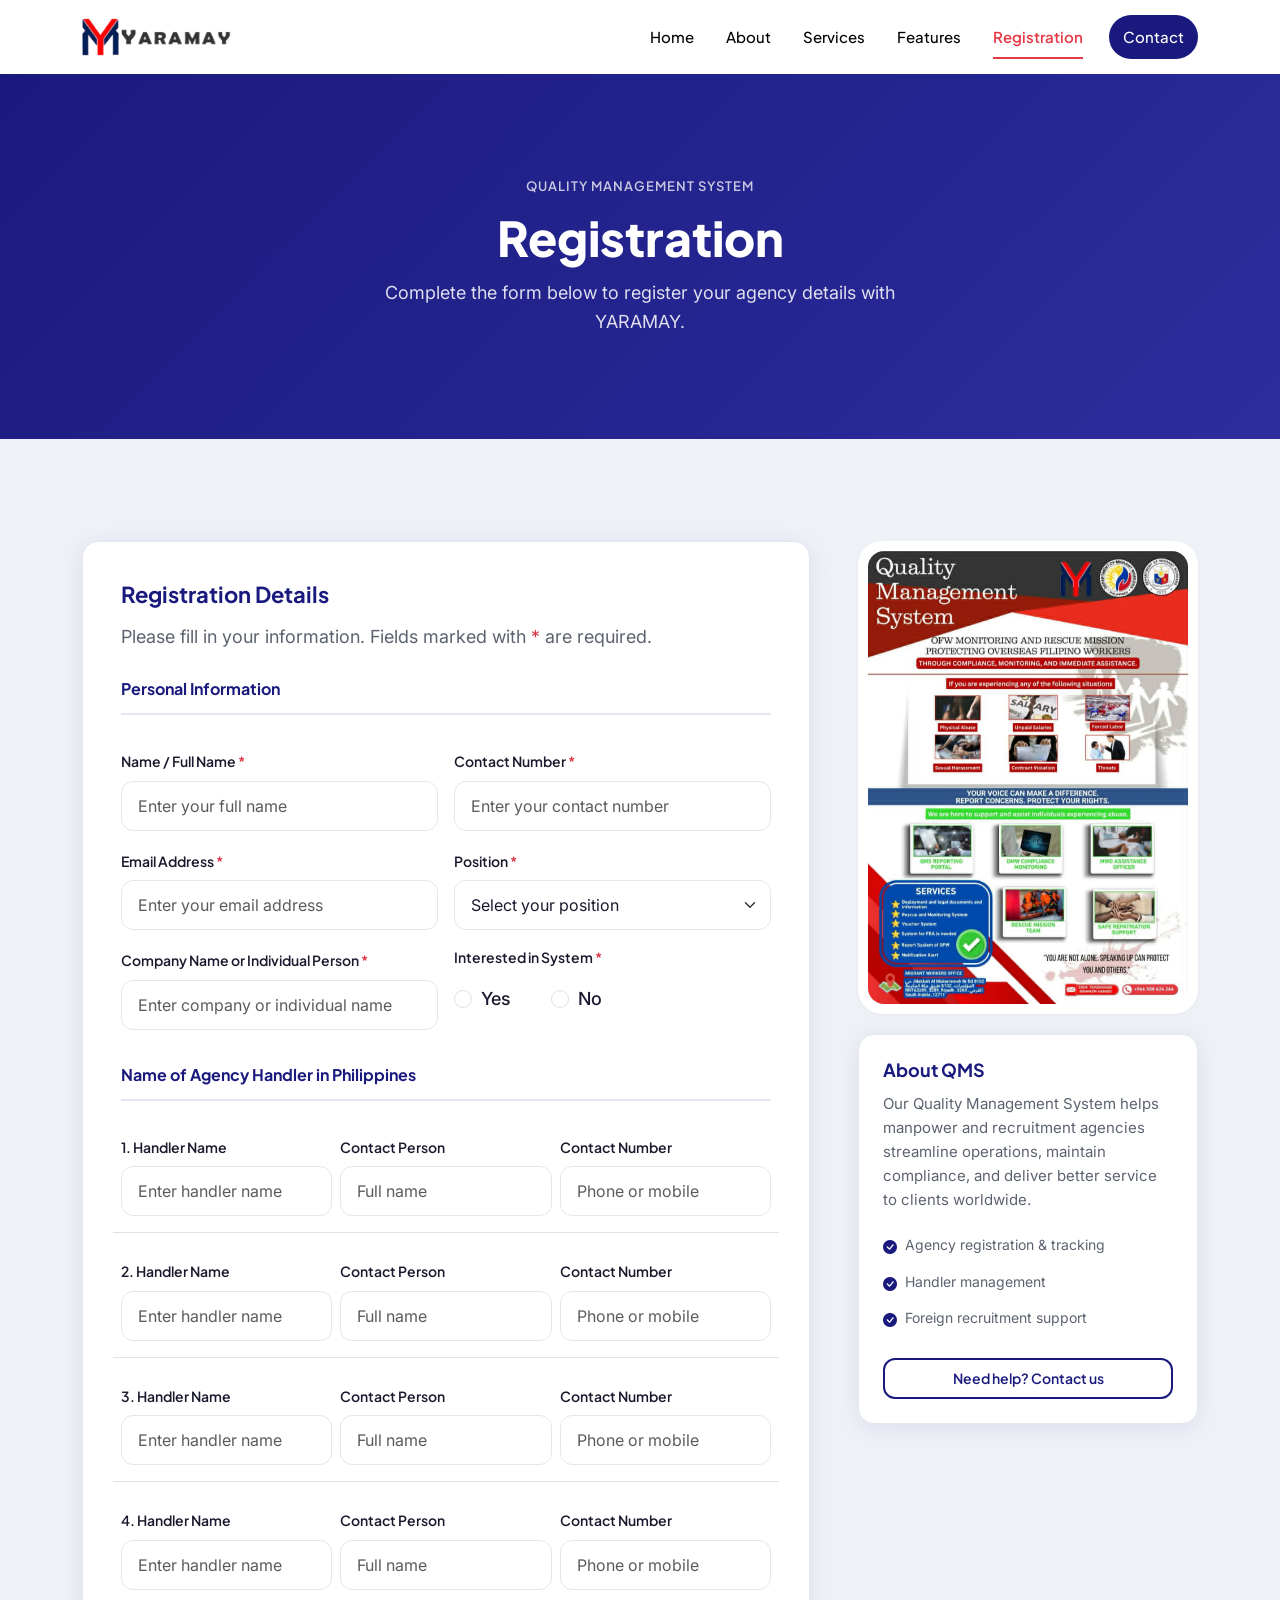
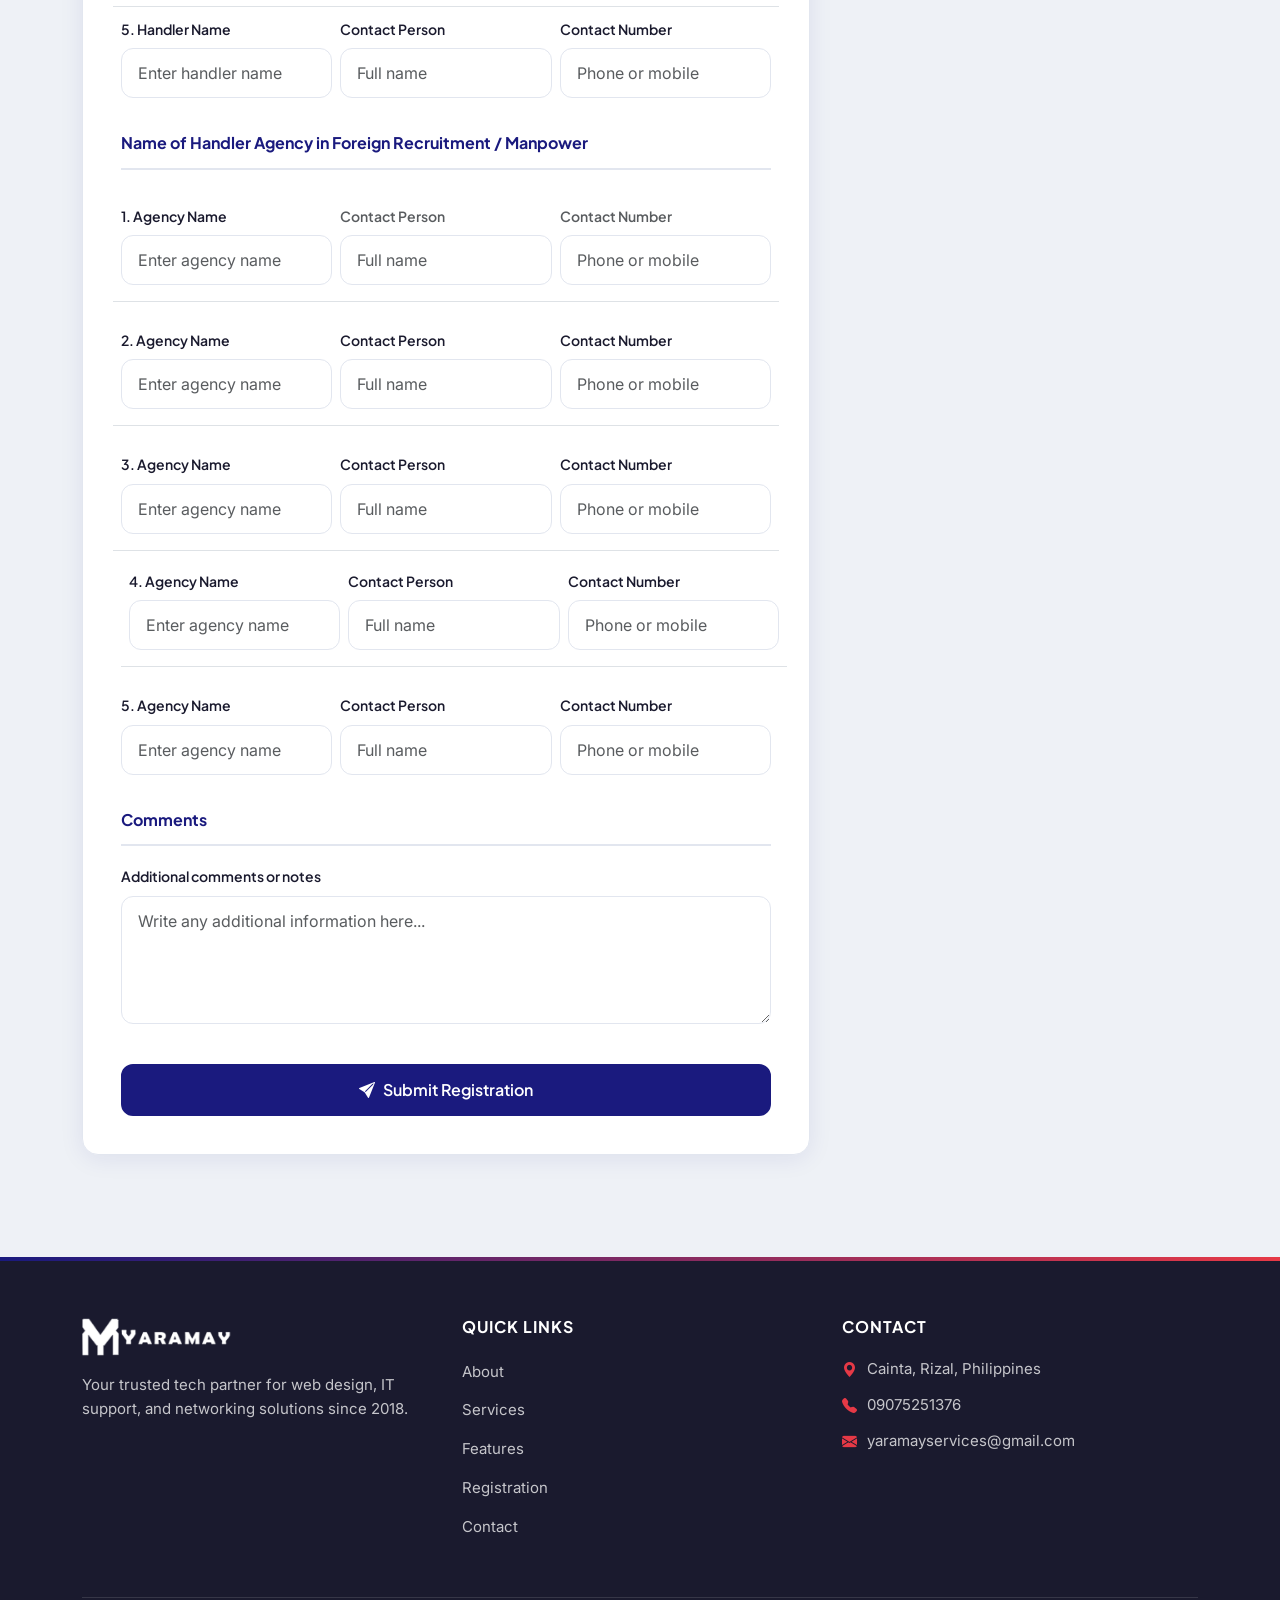
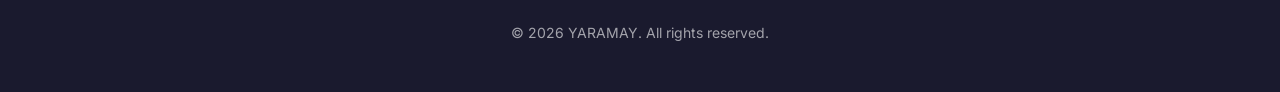
==== commit 57510bf6: "New update: Registration form UI and Navigation button to registration form" ====
--- a/registration.html
+++ b/registration.html
@@ -121,56 +121,189 @@
                 </div>
               </fieldset>
 
+              <!-- PHILIPPINES HANDLER -->
               <fieldset class="registration-form__fieldset">
                 <legend class="registration-form__legend">Name of Agency Handler in Philippines</legend>
                 <div class="row g-3">
-                  <div class="col-md-6">
-                    <label for="ph_handler_1" class="form-label">1.</label>
-                    <input type="text" id="ph_handler_1" name="ph_handler_1" class="form-control contact-form__input" placeholder="Handler name">
-                  </div>
-                  <div class="col-md-6">
-                    <label for="ph_handler_2" class="form-label">2.</label>
-                    <input type="text" id="ph_handler_2" name="ph_handler_2" class="form-control contact-form__input" placeholder="Handler name">
-                  </div>
-                  <div class="col-md-6">
-                    <label for="ph_handler_3" class="form-label">3.</label>
-                    <input type="text" id="ph_handler_3" name="ph_handler_3" class="form-control contact-form__input" placeholder="Handler name">
-                  </div>
-                  <div class="col-md-6">
-                    <label for="ph_handler_4" class="form-label">4.</label>
-                    <input type="text" id="ph_handler_4" name="ph_handler_4" class="form-control contact-form__input" placeholder="Handler name">
-                  </div>
-                  <div class="col-md-6">
-                    <label for="ph_handler_5" class="form-label">5.</label>
-                    <input type="text" id="ph_handler_5" name="ph_handler_5" class="form-control contact-form__input" placeholder="Handler name">
+
+                  <div class="col-12 border-bottom pb-3 mb-2">
+                    <div class="row g-2">
+                      <div class="col-md-4">
+                        <label for="ph_handler_1" class="form-label">1. Handler Name</label>
+                        <input type="text" id="ph_handler_1" name="ph_handler_1" class="form-control contact-form__input" placeholder="Enter handler name">
+                      </div>
+                      <div class="col-md-4">
+                        <label for="ph_handler_1_person" class="form-label">Contact Person</label>
+                        <input type="text" id="ph_handler_1_person" name="ph_handler_1_person" class="form-control contact-form__input" placeholder="Full name">
+                      </div>
+                      <div class="col-md-4">
+                        <label for="foreign_handler_1_number" class="form-label">Contact Number</label>
+                        <input type="tel" id="ph_handler_1_number" name="ph_handler_1_number" class="form-control contact-form__input" placeholder="Phone or mobile">
+                      </div>
+                    </div>
+                  </div>
+
+                  <div class="col-12 border-bottom pb-3 mb-2">
+                    <div class="row g-2">
+                      <div class="col-md-4">
+                        <label for="ph_handler_2" class="form-label">2. Handler Name</label>
+                        <input type="text" id="ph_handler_2" name="ph_handler_2" class="form-control contact-form__input" placeholder="Enter handler name">
+                      </div>
+                      <div class="col-md-4">
+                        <label for="ph_handler_2_person" class="form-label">Contact Person</label>
+                        <input type="text" id="ph_handler_2_person" name="ph_handler_2_person" class="form-control contact-form__input" placeholder="Full name">
+                      </div>
+                      <div class="col-md-4">
+                        <label for="ph_handler_2_number" class="form-label">Contact Number</label>
+                        <input type="tel" id="ph_handler_2_number" name="ph_handler_2_number" class="form-control contact-form__input" placeholder="Phone or mobile">
+                      </div>
+                    </div>
+                  </div>
+
+                  <div class="col-12 border-bottom pb-3 mb-2">
+                    <div class="row g-2">
+                      <div class="col-md-4">
+                        <label for="ph_handler_3" class="form-label">3. Handler Name</label>
+                        <input type="text" id="ph_handler_3" name="ph_handler_3" class="form-control contact-form__input" placeholder="Enter handler name">
+                      </div>
+                      <div class="col-md-4">
+                        <label for="ph_handler_3_person" class="form-label">Contact Person</label>
+                        <input type="text" id="ph_handler_3_person" name="ph_handler_3_person" class="form-control contact-form__input" placeholder="Full name">
+                      </div>
+                      <div class="col-md-4">
+                        <label for="ph_handler_3_number" class="form-label">Contact Number</label>
+                        <input type="tel" id="ph_handler_3_number" name="ph_handler_3_number" class="form-control contact-form__input" placeholder="Phone or mobile">
+                      </div>
+                    </div>
+                  </div>
+
+                  <div class="col-12 border-bottom pb-3 mb-2">
+                    <div class="row g-2">
+                      <div class="col-md-4">
+                        <label for="ph_handler_4" class="form-label">4. Handler Name</label>
+                        <input type="text" id="ph_handler_4" name="ph_handler_4" class="form-control contact-form__input" placeholder="Enter handler name">
+                      </div>
+                      <div class="col-md-4">
+                        <label for="ph_handler_4_person" class="form-label">Contact Person</label>
+                        <input type="text" id="ph_handler_4_person" name="ph_handler_4_person" class="form-control contact-form__input" placeholder="Full name">
+                      </div>
+                      <div class="col-md-4">
+                        <label for="foreign_handler_4_number" class="form-label">Contact Number</label>
+                        <input type="tel" id="ph_handler_4_number" name="ph_handler_4_number" class="form-control contact-form__input" placeholder="Phone or mobile">
+                      </div>
+                    </div>
                   </div>
                 </div>
+
+                <div class="col-12">
+                    <div class="row g-2">
+                      <div class="col-md-4">
+                        <label for="ph_handler_5" class="form-label">5. Handler Name</label>
+                        <input type="text" id="ph_handler_5" name="ph_handler_5" class="form-control contact-form__input" placeholder="Enter handler name">
+                      </div>
+                      <div class="col-md-4">
+                        <label for="ph_handler_5_person" class="form-label">Contact Person</label>
+                        <input type="text" id="ph_handler_5_person" name="ph_handler_5_person" class="form-control contact-form__input" placeholder="Full name">
+                      </div>
+                      <div class="col-md-4">
+                        <label for="foreign_handler_1_number" class="form-label">Contact Number</label>
+                        <input type="tel" id="ph_handler_5_number" name="ph_handler_5_number" class="form-control contact-form__input" placeholder="Phone or mobile">
+                      </div>
+                    </div>
+                  </div>
               </fieldset>
 
+              <!-- FOREIGN HANDLER -->
               <fieldset class="registration-form__fieldset">
                 <legend class="registration-form__legend">Name of Handler Agency in Foreign Recruitment / Manpower</legend>
                 <div class="row g-3">
-                  <div class="col-md-6">
-                    <label for="foreign_handler_1" class="form-label">1.</label>
-                    <input type="text" id="foreign_handler_1" name="foreign_handler_1" class="form-control contact-form__input" placeholder="Agency name">
-                  </div>
-                  <div class="col-md-6">
-                    <label for="foreign_handler_2" class="form-label">2.</label>
-                    <input type="text" id="foreign_handler_2" name="foreign_handler_2" class="form-control contact-form__input" placeholder="Agency name">
-                  </div>
-                  <div class="col-md-6">
-                    <label for="foreign_handler_3" class="form-label">3.</label>
-                    <input type="text" id="foreign_handler_3" name="foreign_handler_3" class="form-control contact-form__input" placeholder="Agency name">
-                  </div>
-                  <div class="col-md-6">
-                    <label for="foreign_handler_4" class="form-label">4.</label>
-                    <input type="text" id="foreign_handler_4" name="foreign_handler_4" class="form-control contact-form__input" placeholder="Agency name">
-                  </div>
-                  <div class="col-md-6">
-                    <label for="foreign_handler_5" class="form-label">5.</label>
-                    <input type="text" id="foreign_handler_5" name="foreign_handler_5" class="form-control contact-form__input" placeholder="Agency name">
+
+                  <div class="col-12 border-bottom pb-3 mb-2">
+                    <div class="row g-2">
+                      <div class="col-md-4">
+                        <label for="foreign_handler_1" class="form-label">1. Agency Name</label>
+                        <input type="text" id="foreign_handler_1" name="foreign_handler_1" class="form-control contact-form__input" placeholder="Enter agency name">
+                      </div>
+                      <div class="col-md-4">
+                        <label for="foreign_handler_1_person" class="form-label text-muted">Contact Person</label>
+                        <input type="text" id="foreign_handler_1_person" name="foreign_handler_1_person" class="form-control contact-form__input" placeholder="Full name">
+                      </div>
+                      <div class="col-md-4">
+                        <label for="foreign_handler_1_number" class="form-label text-muted">Contact Number</label>
+                        <input type="tel" id="foreign_handler_1_number" name="foreign_handler_1_number" class="form-control contact-form__input" placeholder="Phone or mobile">
+                      </div>
+                    </div>
+                  </div>
+
+                  <div class="col-12 border-bottom pb-3 mb-2">
+                    <div class="row g-2">
+                      <div class="col-md-4">
+                        <label for="foreign_handler_2" class="form-label">2. Agency Name</label>
+                        <input type="text" id="foreign_handler_2" name="foreign_handler_2" class="form-control contact-form__input" placeholder="Enter agency name">
+                      </div>
+                      <div class="col-md-4">
+                        <label for="foreign_handler_2_person" class="form-label text muted">Contact Person</label>
+                        <input type="text" id="foreign_handler_2_person" name="foreign_handler_2_person" class="form-control contact-form__input" placeholder="Full name">
+                      </div>
+                      <div class="col-md-4">
+                        <label for="foreign_handler_2_number" class="form-label">Contact Number</label>
+                        <input type="tel" id="foreign_handler_2_number" name="foreign_handler_2_number" class="form-control contact-form__input" placeholder="Phone or mobile">
+                      </div>
+                    </div>
+                  </div>
+
+                  <div class="col-12 border-bottom pb-3 mb-2">
+                    <div class="row g-2">
+                      <div class="col-md-4">
+                        <label for="foreign_handler_3" class="form-label">3. Agency Name</label>
+                        <input type="text" id="foreign_handler_3" name="foreign_handler_3" class="form-control contact-form__input" placeholder="Enter agency name">
+                      </div>
+                      <div class="col-md-4">
+                        <label for="foreign_handler_3_person" class="form-label text muted">Contact Person</label>
+                        <input type="text" id="foreign_handler_3_person" name="foreign_handler_3_person" class="form-control contact-form__input" placeholder="Full name">
+                      </div>
+                      <div class="col-md-4">
+                        <label for="foreign_handler_3_number" class="form-label">Contact Number</label>
+                        <input type="tel" id="foreign_handler_3_number" name="foreign_handler_3_number" class="form-control contact-form__input" placeholder="Phone or mobile">
+                      </div>
+                    </div>
+                  </div>
+
+                  <div class="col-12 border-bottom pb-3 m-2">
+                    <div class="row g-2">
+                      <div class="col-md-4">
+                        <label for="foreign_handler_4" class="form-label">4. Agency Name</label>
+                        <input type="text" id="foreign_handler_4" name="foreign_handler_4" class="form-control contact-form__input" placeholder="Enter agency name">
+                      </div>
+                      <div class="col-md-4">
+                        <label for="foreign_handler_4" class="form-label">Contact Person</label>
+                        <input type="text" id="foreign_handler_4_person" name="foreign_handler_4_person" class="form-control contact-form__input" placeholder="Full name">
+                      </div>
+                      <div class="col-md-4">
+                        <label for="foreign_handler_4" class="form-label">Contact Number</label>
+                        <input type="tel" id="foreign_handler_4_number" name="foreign_handler_4_number" class="form-control contact-form__input" placeholder="Phone or mobile">
+                      </div>
+                    </div>
+                  </div>
+
+                  <div class="col-12">
+                    <div class="row g-2">
+                      <div class="col-md-4">
+                        <label for="foreign_handler_5" class="form-label">5. Agency Name</label>
+                        <input type="text" id="foreign_handler_5" name="foreign_handler_5" class="form-control contact-form__input" placeholder="Enter agency name">
+                      </div>
+                      <div class="col-md-4">
+                        <label for="foreign_handler_5" class="form-label">Contact Person</label>
+                        <input type="text" id="foreign_handler_5_person" name="foreign_handler_5_person" class="form-control contact-form__input" placeholder="Full name">
+                      </div>
+                      <div class="col-md-4">
+                        <label for="foreign_handler_5" class="form-label">Contact Number</label>
+                        <input type="tel" id="foreign_handler_5_number" name="foreign_handler_5_number" class="form-control contact-form__input" placeholder="Phone or mobile">
+                      </div>
+                    </div>
                   </div>
                 </div>
+                  
               </fieldset>
 
               <fieldset class="registration-form__fieldset registration-form__fieldset--last">
--- a/css/site.css
+++ b/css/site.css
@@ -1687,19 +1687,22 @@
 }
 
 .registration-sidebar__media {
-  position: relative;
-  border-radius: var(--radius-lg);
-  overflow: hidden;
-  box-shadow: var(--shadow-medium);
-  margin-block-end: 1.5rem;
-  aspect-ratio: 4 / 3;
-  background-color: var(--brand-primary);
+  background-color: #ffffff;
+  border-radius: 1.5rem; 
+  padding:10px;       
+  box-shadow: 0 1px 3px rgba(0, 0, 0, 0.05);
+  height: auto; 
+  display: flex;
+  flex-direction: column;
+  margin-bottom: 20px;
 }
 
 .registration-sidebar__image {
   display: block;
-  inline-size: 100%;
-  block-size: 100%;
+  width: 100%;
+  height: auto;
+  border-radius: 1rem;
+
   object-fit: cover;
 }
 
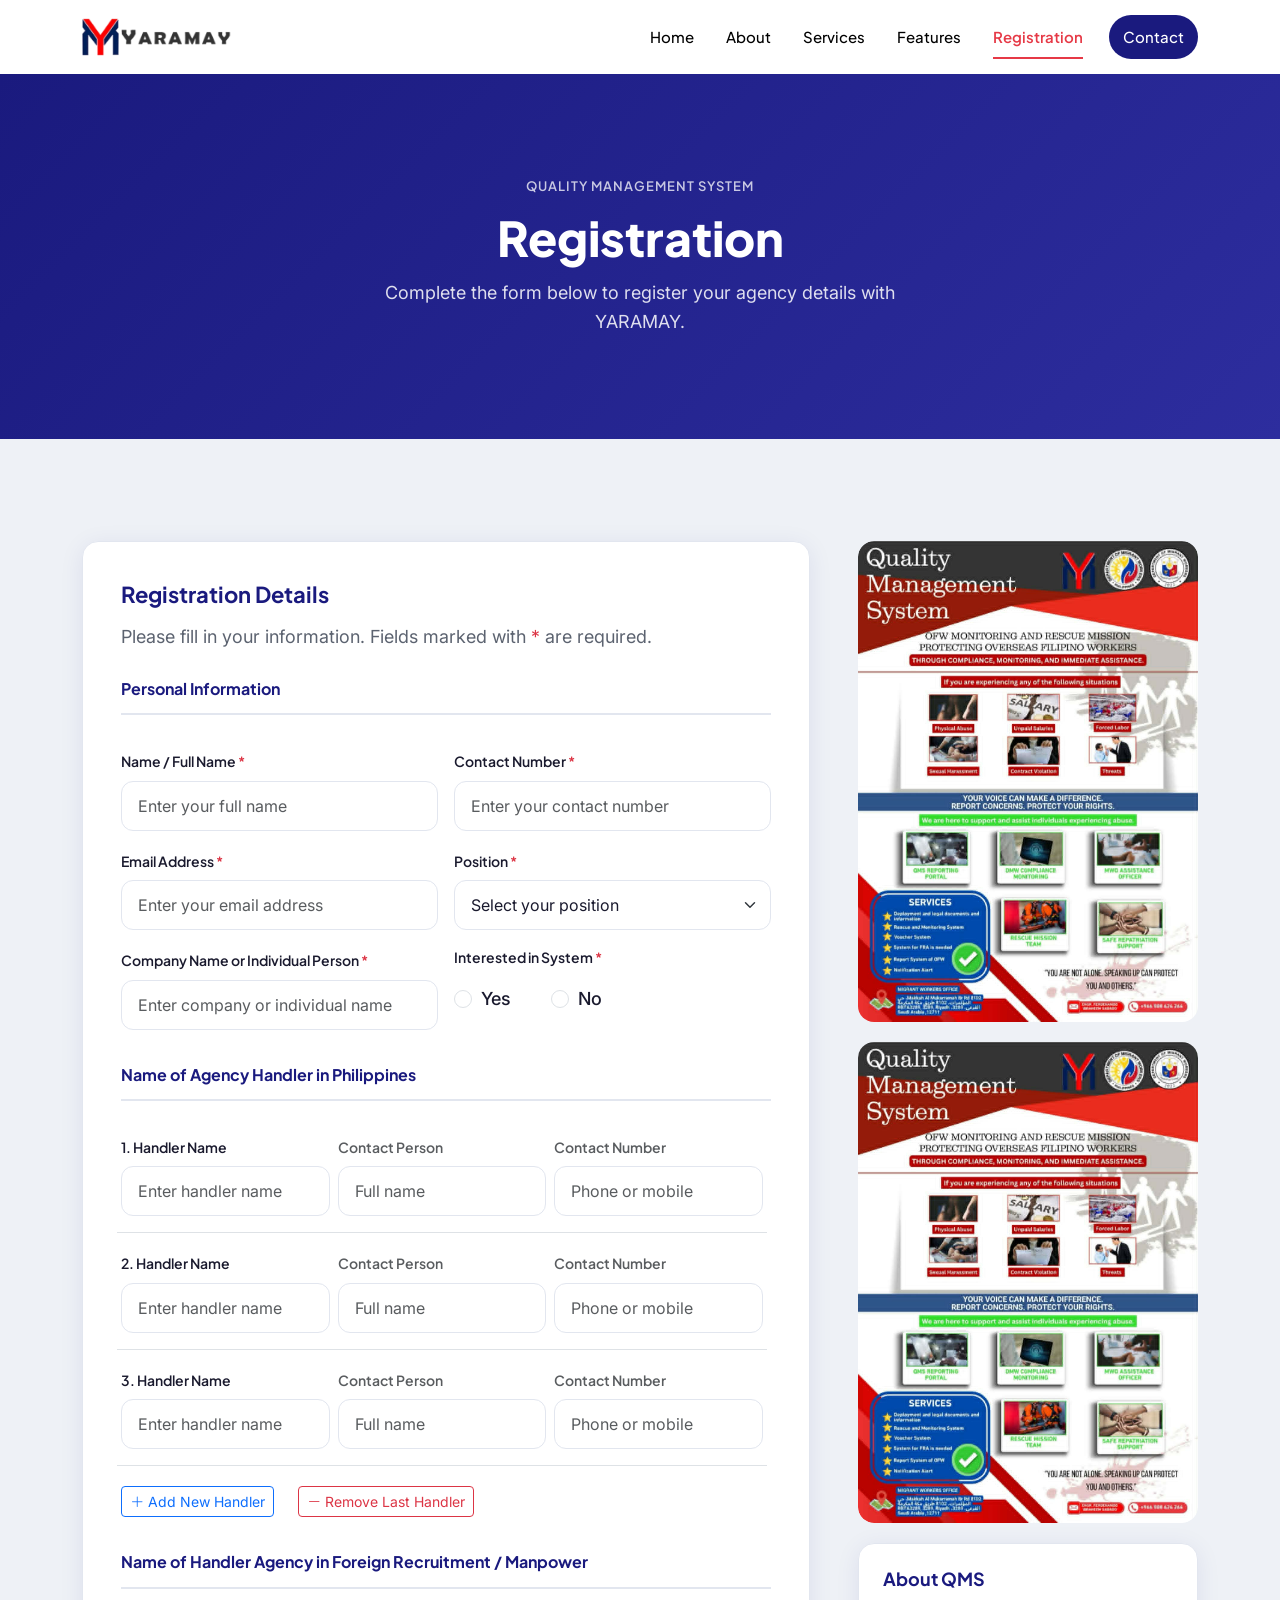
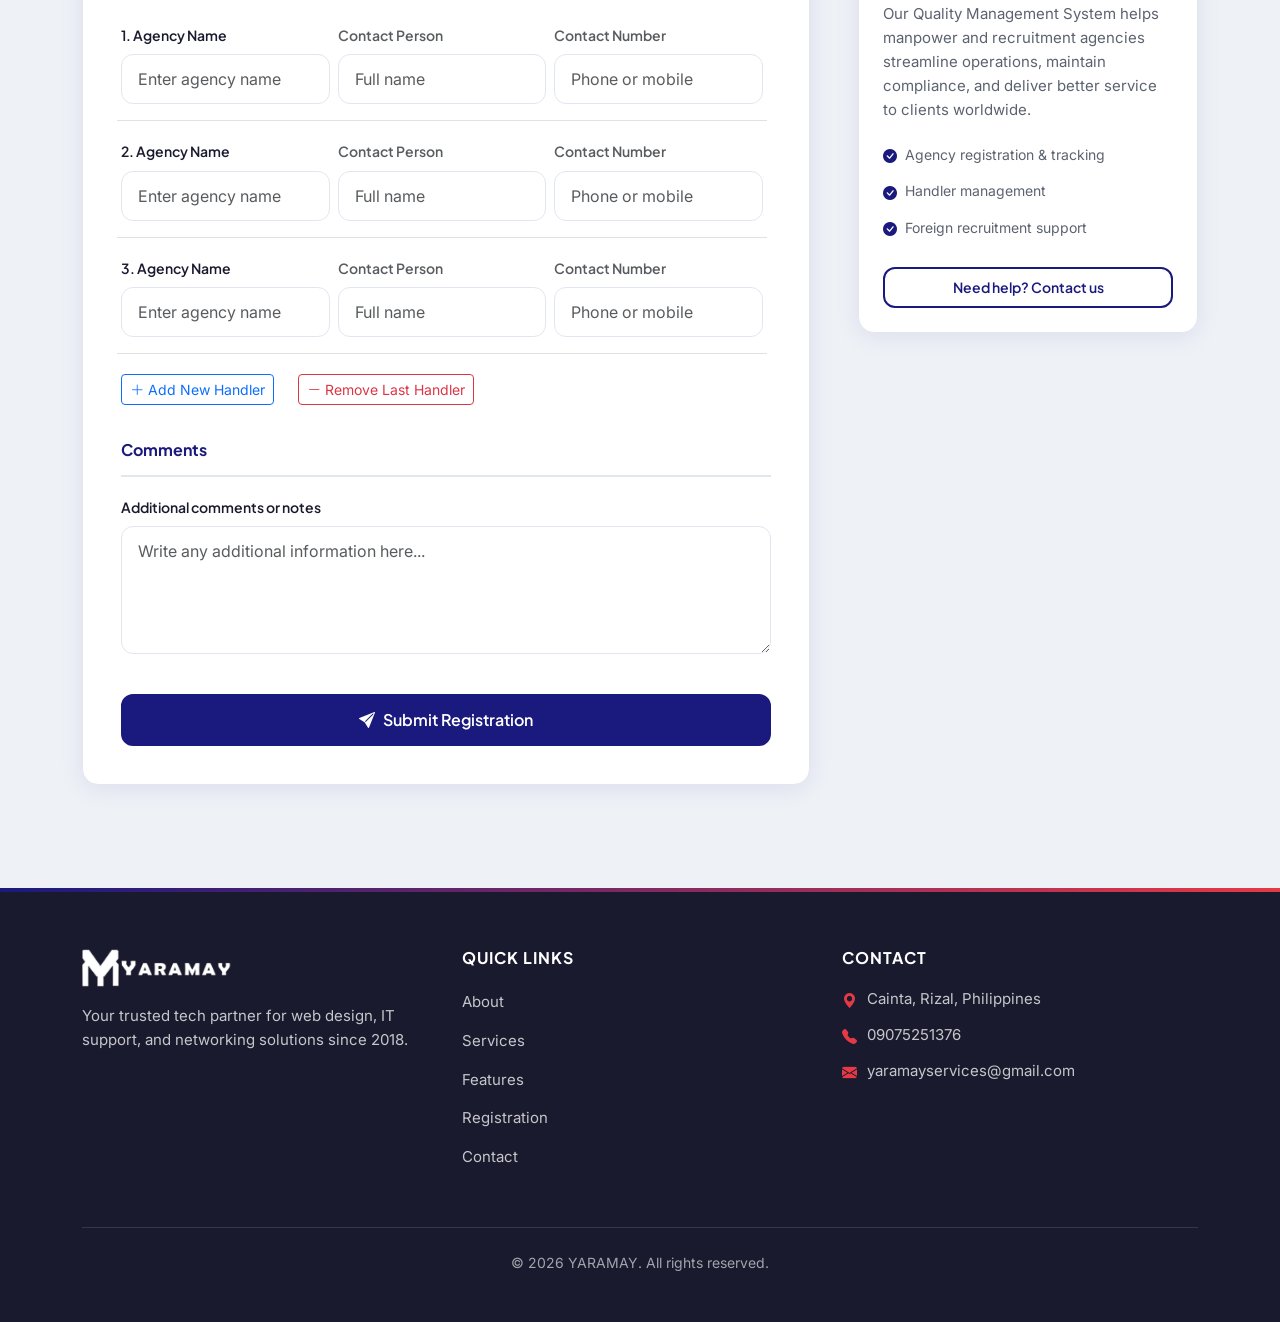
==== commit 52310273: "Fix registration form handling and Styling" ====
--- a/registration.html
+++ b/registration.html
@@ -125,92 +125,65 @@
               <fieldset class="registration-form__fieldset">
                 <legend class="registration-form__legend">Name of Agency Handler in Philippines</legend>
                 <div class="row g-3">
-
-                  <div class="col-12 border-bottom pb-3 mb-2">
-                    <div class="row g-2">
-                      <div class="col-md-4">
-                        <label for="ph_handler_1" class="form-label">1. Handler Name</label>
-                        <input type="text" id="ph_handler_1" name="ph_handler_1" class="form-control contact-form__input" placeholder="Enter handler name">
-                      </div>
-                      <div class="col-md-4">
-                        <label for="ph_handler_1_person" class="form-label">Contact Person</label>
-                        <input type="text" id="ph_handler_1_person" name="ph_handler_1_person" class="form-control contact-form__input" placeholder="Full name">
-                      </div>
-                      <div class="col-md-4">
-                        <label for="foreign_handler_1_number" class="form-label">Contact Number</label>
-                        <input type="tel" id="ph_handler_1_number" name="ph_handler_1_number" class="form-control contact-form__input" placeholder="Phone or mobile">
-                      </div>
-                    </div>
-                  </div>
-
-                  <div class="col-12 border-bottom pb-3 mb-2">
-                    <div class="row g-2">
-                      <div class="col-md-4">
-                        <label for="ph_handler_2" class="form-label">2. Handler Name</label>
-                        <input type="text" id="ph_handler_2" name="ph_handler_2" class="form-control contact-form__input" placeholder="Enter handler name">
-                      </div>
-                      <div class="col-md-4">
-                        <label for="ph_handler_2_person" class="form-label">Contact Person</label>
-                        <input type="text" id="ph_handler_2_person" name="ph_handler_2_person" class="form-control contact-form__input" placeholder="Full name">
-                      </div>
-                      <div class="col-md-4">
-                        <label for="ph_handler_2_number" class="form-label">Contact Number</label>
-                        <input type="tel" id="ph_handler_2_number" name="ph_handler_2_number" class="form-control contact-form__input" placeholder="Phone or mobile">
-                      </div>
-                    </div>
-                  </div>
-
-                  <div class="col-12 border-bottom pb-3 mb-2">
-                    <div class="row g-2">
-                      <div class="col-md-4">
-                        <label for="ph_handler_3" class="form-label">3. Handler Name</label>
-                        <input type="text" id="ph_handler_3" name="ph_handler_3" class="form-control contact-form__input" placeholder="Enter handler name">
-                      </div>
-                      <div class="col-md-4">
-                        <label for="ph_handler_3_person" class="form-label">Contact Person</label>
-                        <input type="text" id="ph_handler_3_person" name="ph_handler_3_person" class="form-control contact-form__input" placeholder="Full name">
-                      </div>
-                      <div class="col-md-4">
-                        <label for="ph_handler_3_number" class="form-label">Contact Number</label>
-                        <input type="tel" id="ph_handler_3_number" name="ph_handler_3_number" class="form-control contact-form__input" placeholder="Phone or mobile">
-                      </div>
-                    </div>
-                  </div>
-
-                  <div class="col-12 border-bottom pb-3 mb-2">
-                    <div class="row g-2">
-                      <div class="col-md-4">
-                        <label for="ph_handler_4" class="form-label">4. Handler Name</label>
-                        <input type="text" id="ph_handler_4" name="ph_handler_4" class="form-control contact-form__input" placeholder="Enter handler name">
-                      </div>
-                      <div class="col-md-4">
-                        <label for="ph_handler_4_person" class="form-label">Contact Person</label>
-                        <input type="text" id="ph_handler_4_person" name="ph_handler_4_person" class="form-control contact-form__input" placeholder="Full name">
-                      </div>
-                      <div class="col-md-4">
-                        <label for="foreign_handler_4_number" class="form-label">Contact Number</label>
-                        <input type="tel" id="ph_handler_4_number" name="ph_handler_4_number" class="form-control contact-form__input" placeholder="Phone or mobile">
-                      </div>
-                    </div>
-                  </div>
-                </div>
-
-                <div class="col-12">
-                    <div class="row g-2">
-                      <div class="col-md-4">
-                        <label for="ph_handler_5" class="form-label">5. Handler Name</label>
-                        <input type="text" id="ph_handler_5" name="ph_handler_5" class="form-control contact-form__input" placeholder="Enter handler name">
-                      </div>
-                      <div class="col-md-4">
-                        <label for="ph_handler_5_person" class="form-label">Contact Person</label>
-                        <input type="text" id="ph_handler_5_person" name="ph_handler_5_person" class="form-control contact-form__input" placeholder="Full name">
-                      </div>
-                      <div class="col-md-4">
-                        <label for="foreign_handler_1_number" class="form-label">Contact Number</label>
-                        <input type="tel" id="ph_handler_5_number" name="ph_handler_5_number" class="form-control contact-form__input" placeholder="Phone or mobile">
-                      </div>
-                    </div>
-                  </div>
+                  <div id="ph-handler-container">
+  
+                    <div class="row g-2 align-items-start mb-3 col-12 border-bottom pb-3 mb-2 ph-row">
+                      <div class="col-md-4">
+                        <label class="form-label">1. Handler Name</label>
+                        <input type="text" name="ph_handler_name[]" class="form-control contact-form__input" placeholder="Enter handler name">
+                      </div>
+                      <div class="col-md-4">
+                        <label class="form-label text-muted">Contact Person</label>
+                        <input type="text" name="ph_handler_person[]" class="form-control contact-form__input" placeholder="Full name">
+                      </div>
+                      <div class="col-md-4">
+                        <label class="form-label text-muted">Contact Number</label>
+                        <input type="text" name="ph_handler_number[]" class="form-control contact-form__input" placeholder="Phone or mobile">
+                      </div>
+                    </div>
+
+                    <div class="row g-2 align-items-start mb-3 col-12 border-bottom pb-3 mb-2 ph-row">
+                      <div class="col-md-4">
+                        <label class="form-label">2. Handler Name</label>
+                        <input type="text" name="ph_handler_name[]" class="form-control contact-form__input" placeholder="Enter handler name">
+                      </div>
+                      <div class="col-md-4">
+                        <label class="form-label text-muted">Contact Person</label>
+                        <input type="text" name="ph_handler_person[]" class="form-control contact-form__input" placeholder="Full name">
+                      </div>
+                      <div class="col-md-4">
+                        <label class="form-label text-muted">Contact Number</label>
+                        <input type="text" name="ph_handler_number[]" class="form-control contact-form__input" placeholder="Phone or mobile">
+                      </div>
+                    </div>
+
+                    <div class="row g-2 align-items-start mb-3 col-12 border-bottom pb-3 mb-2 ph-row">
+                      <div class="col-md-4">
+                        <label class="form-label">3. Handler Name</label>
+                        <input type="text" name="ph_handler_name[]" class="form-control contact-form__input" placeholder="Enter handler name">
+                      </div>
+                      <div class="col-md-4">
+                        <label class="form-label text-muted">Contact Person</label>
+                        <input type="text" name="ph_handler_person[]" class="form-control contact-form__input" placeholder="Full name">
+                      </div>
+                      <div class="col-md-4">
+                        <label class="form-label text-muted">Contact Number</label>
+                        <input type="text" name="ph_handler_number[]" class="form-control contact-form__input" placeholder="Phone or mobile">
+                      </div>
+                    </div>
+                    <div class="row mt-2" id="ph-button-controls">
+                      <div class="col-auto">
+                        <button type="button" id="add-ph-handler" class="btn btn-outline-primary btn-sm mt-1">
+                          <i class="bi bi-plus-lg"></i> Add New Handler
+                        </button>
+                      </div>
+                      <div class="col-auto">
+                        <button type="button" id="remove-ph-handler" class="btn btn-outline-danger btn-sm mt-1">
+                          <i class="bi bi-dash-lg"></i> Remove Last Handler
+                        </button>
+                      </div>
+                    </div>  
+                </div>         
               </fieldset>
 
               <!-- FOREIGN HANDLER -->
@@ -218,90 +191,64 @@
                 <legend class="registration-form__legend">Name of Handler Agency in Foreign Recruitment / Manpower</legend>
                 <div class="row g-3">
 
-                  <div class="col-12 border-bottom pb-3 mb-2">
-                    <div class="row g-2">
-                      <div class="col-md-4">
-                        <label for="foreign_handler_1" class="form-label">1. Agency Name</label>
-                        <input type="text" id="foreign_handler_1" name="foreign_handler_1" class="form-control contact-form__input" placeholder="Enter agency name">
-                      </div>
-                      <div class="col-md-4">
-                        <label for="foreign_handler_1_person" class="form-label text-muted">Contact Person</label>
-                        <input type="text" id="foreign_handler_1_person" name="foreign_handler_1_person" class="form-control contact-form__input" placeholder="Full name">
-                      </div>
-                      <div class="col-md-4">
-                        <label for="foreign_handler_1_number" class="form-label text-muted">Contact Number</label>
-                        <input type="tel" id="foreign_handler_1_number" name="foreign_handler_1_number" class="form-control contact-form__input" placeholder="Phone or mobile">
-                      </div>
-                    </div>
-                  </div>
-
-                  <div class="col-12 border-bottom pb-3 mb-2">
-                    <div class="row g-2">
-                      <div class="col-md-4">
-                        <label for="foreign_handler_2" class="form-label">2. Agency Name</label>
-                        <input type="text" id="foreign_handler_2" name="foreign_handler_2" class="form-control contact-form__input" placeholder="Enter agency name">
-                      </div>
-                      <div class="col-md-4">
-                        <label for="foreign_handler_2_person" class="form-label text muted">Contact Person</label>
-                        <input type="text" id="foreign_handler_2_person" name="foreign_handler_2_person" class="form-control contact-form__input" placeholder="Full name">
-                      </div>
-                      <div class="col-md-4">
-                        <label for="foreign_handler_2_number" class="form-label">Contact Number</label>
-                        <input type="tel" id="foreign_handler_2_number" name="foreign_handler_2_number" class="form-control contact-form__input" placeholder="Phone or mobile">
-                      </div>
-                    </div>
-                  </div>
-
-                  <div class="col-12 border-bottom pb-3 mb-2">
-                    <div class="row g-2">
-                      <div class="col-md-4">
-                        <label for="foreign_handler_3" class="form-label">3. Agency Name</label>
-                        <input type="text" id="foreign_handler_3" name="foreign_handler_3" class="form-control contact-form__input" placeholder="Enter agency name">
-                      </div>
-                      <div class="col-md-4">
-                        <label for="foreign_handler_3_person" class="form-label text muted">Contact Person</label>
-                        <input type="text" id="foreign_handler_3_person" name="foreign_handler_3_person" class="form-control contact-form__input" placeholder="Full name">
-                      </div>
-                      <div class="col-md-4">
-                        <label for="foreign_handler_3_number" class="form-label">Contact Number</label>
-                        <input type="tel" id="foreign_handler_3_number" name="foreign_handler_3_number" class="form-control contact-form__input" placeholder="Phone or mobile">
-                      </div>
-                    </div>
-                  </div>
-
-                  <div class="col-12 border-bottom pb-3 m-2">
-                    <div class="row g-2">
-                      <div class="col-md-4">
-                        <label for="foreign_handler_4" class="form-label">4. Agency Name</label>
-                        <input type="text" id="foreign_handler_4" name="foreign_handler_4" class="form-control contact-form__input" placeholder="Enter agency name">
-                      </div>
-                      <div class="col-md-4">
-                        <label for="foreign_handler_4" class="form-label">Contact Person</label>
-                        <input type="text" id="foreign_handler_4_person" name="foreign_handler_4_person" class="form-control contact-form__input" placeholder="Full name">
-                      </div>
-                      <div class="col-md-4">
-                        <label for="foreign_handler_4" class="form-label">Contact Number</label>
-                        <input type="tel" id="foreign_handler_4_number" name="foreign_handler_4_number" class="form-control contact-form__input" placeholder="Phone or mobile">
-                      </div>
-                    </div>
-                  </div>
-
-                  <div class="col-12">
-                    <div class="row g-2">
-                      <div class="col-md-4">
-                        <label for="foreign_handler_5" class="form-label">5. Agency Name</label>
-                        <input type="text" id="foreign_handler_5" name="foreign_handler_5" class="form-control contact-form__input" placeholder="Enter agency name">
-                      </div>
-                      <div class="col-md-4">
-                        <label for="foreign_handler_5" class="form-label">Contact Person</label>
-                        <input type="text" id="foreign_handler_5_person" name="foreign_handler_5_person" class="form-control contact-form__input" placeholder="Full name">
-                      </div>
-                      <div class="col-md-4">
-                        <label for="foreign_handler_5" class="form-label">Contact Number</label>
-                        <input type="tel" id="foreign_handler_5_number" name="foreign_handler_5_number" class="form-control contact-form__input" placeholder="Phone or mobile">
-                      </div>
-                    </div>
-                  </div>
+                    <div id="fr-handler-container">
+                    <div class="row g-2 align-items-start mb-3 col-12 border-bottom pb-3 mb-2  fr-row">
+                      <div class="col-md-4">
+                        <label class="form-label">1. Agency Name</label>
+                        <input type="text" name="fr_handler_name[]" class="form-control contact-form__input" placeholder="Enter agency name">
+                      </div>
+                      <div class="col-md-4">
+                        <label class="form-label text-muted">Contact Person</label>
+                        <input type="text" name="fr_handler_person[]" class="form-control contact-form__input" placeholder="Full name">
+                      </div>
+                      <div class="col-md-4">
+                        <label class="form-label text-muted">Contact Number</label>
+                        <input type="text" name="fr_handler_number[]" class="form-control contact-form__input" placeholder="Phone or mobile">
+                      </div>
+                    </div>
+
+                    <div class="row g-2 align-items-start mb-3 col-12 border-bottom pb-3 mb-2  fr-row">
+                      <div class="col-md-4">
+                        <label class="form-label">2. Agency Name</label>
+                        <input type="text" name="fr_handler_name[]" class="form-control contact-form__input" placeholder="Enter agency name">
+                      </div>
+                      <div class="col-md-4">
+                        <label class="form-label text-muted">Contact Person</label>
+                        <input type="text" name="fr_handler_person[]" class="form-control contact-form__input" placeholder="Full name">
+                      </div>
+                      <div class="col-md-4">
+                        <label class="form-label text-muted">Contact Number</label>
+                        <input type="text" name="fr_handler_number[]" class="form-control contact-form__input" placeholder="Phone or mobile">
+                      </div>
+                    </div>
+
+                    <div class="row g-2 align-items-start mb-3 col-12 border-bottom pb-3 mb-2  fr-row">
+                      <div class="col-md-4">
+                        <label class="form-label">3. Agency Name</label>
+                        <input type="text" name="fr_handler_name[]" class="form-control contact-form__input" placeholder="Enter agency name">
+                      </div>
+                      <div class="col-md-4">
+                        <label class="form-label text-muted">Contact Person</label>
+                        <input type="text" name="fr_handler_person[]" class="form-control contact-form__input" placeholder="Full name">
+                      </div>
+                      <div class="col-md-4">
+                        <label class="form-label text-muted">Contact Number</label>
+                        <input type="text" name="fr_handler_number[]" class="form-control contact-form__input" placeholder="Phone or mobile">
+                      </div>
+                    </div>
+
+                    <div class="row mt-2" id="fr-button-controls">
+                      <div class="col-auto">
+                        <button type="button" id="add-fr-handler" class="btn btn-outline-primary btn-sm mt-1">
+                          <i class="bi bi-plus-lg"></i> Add New Handler
+                        </button>
+                      </div>
+                      <div class="col-auto">
+                        <button type="button" id="remove-fr-handler" class="btn btn-outline-danger btn-sm mt-1">
+                          <i class="bi bi-dash-lg"></i> Remove Last Handler
+                        </button>
+                      </div>
+                    </div>  
                 </div>
                   
               </fieldset>
@@ -321,11 +268,11 @@
           </div>
         </div>
 
-        <div class="col-lg-4 order-1 order-lg-2" data-aos="fade-left">
+        <div class="col-12 col-lg-4 order-1 order-lg-2" data-aos="fade-left">
           <aside class="registration-sidebar">
             <div class="registration-sidebar__media">
               <img src="qms/yaramay-qms.jpeg" alt="YARAMAY Quality Management System" class="registration-sidebar__image" loading="lazy">
-              <video class="registration-sidebar__video" autoplay muted loop playsinline poster="qms/yaramay-qms.jpeg">
+              <video class="registration-sidebar__video d-none d-lg-block" autoplay muted loop playsinline poster="qms/yaramay-qms.jpeg">
                 <source src="qms/yaramay-qms.mp4" type="video/mp4">
               </video>
             </div>
--- a/css/site.css
+++ b/css/site.css
@@ -1682,38 +1682,36 @@
 }
 
 .registration-sidebar {
+  height: auto;
+  displau: flex;
+  flex direction: column;
   position: sticky;
   top: calc(var(--nav-height) + 1.5rem);
 }
 
 .registration-sidebar__media {
-  background-color: #ffffff;
-  border-radius: 1.5rem; 
-  padding:10px;       
-  box-shadow: 0 1px 3px rgba(0, 0, 0, 0.05);
+  width: 100%;
   height: auto; 
-  display: flex;
-  flex-direction: column;
   margin-bottom: 20px;
+  overflow: hidden;
+  border-radius: 1rem;
 }
 
 .registration-sidebar__image {
   display: block;
-  width: 100%;
-  height: auto;
+  width: 100%;      
+  height: auto;      
+  object-fit: contain;
   border-radius: 1rem;
-
-  object-fit: cover;
 }
 
 .registration-sidebar__video {
-  position: absolute;
-  inset: 0;
-  inline-size: 100%;
-  block-size: 100%;
-  object-fit: cover;
-  opacity: 0;
-  transition: opacity var(--transition-base);
+  display: block;
+  width: 100%;      
+  height: auto;      
+  object-fit: contain;
+  border-radius: 1rem;
+  margin-top: 20px;
 }
 
 .registration-sidebar__media:hover .registration-sidebar__video,
